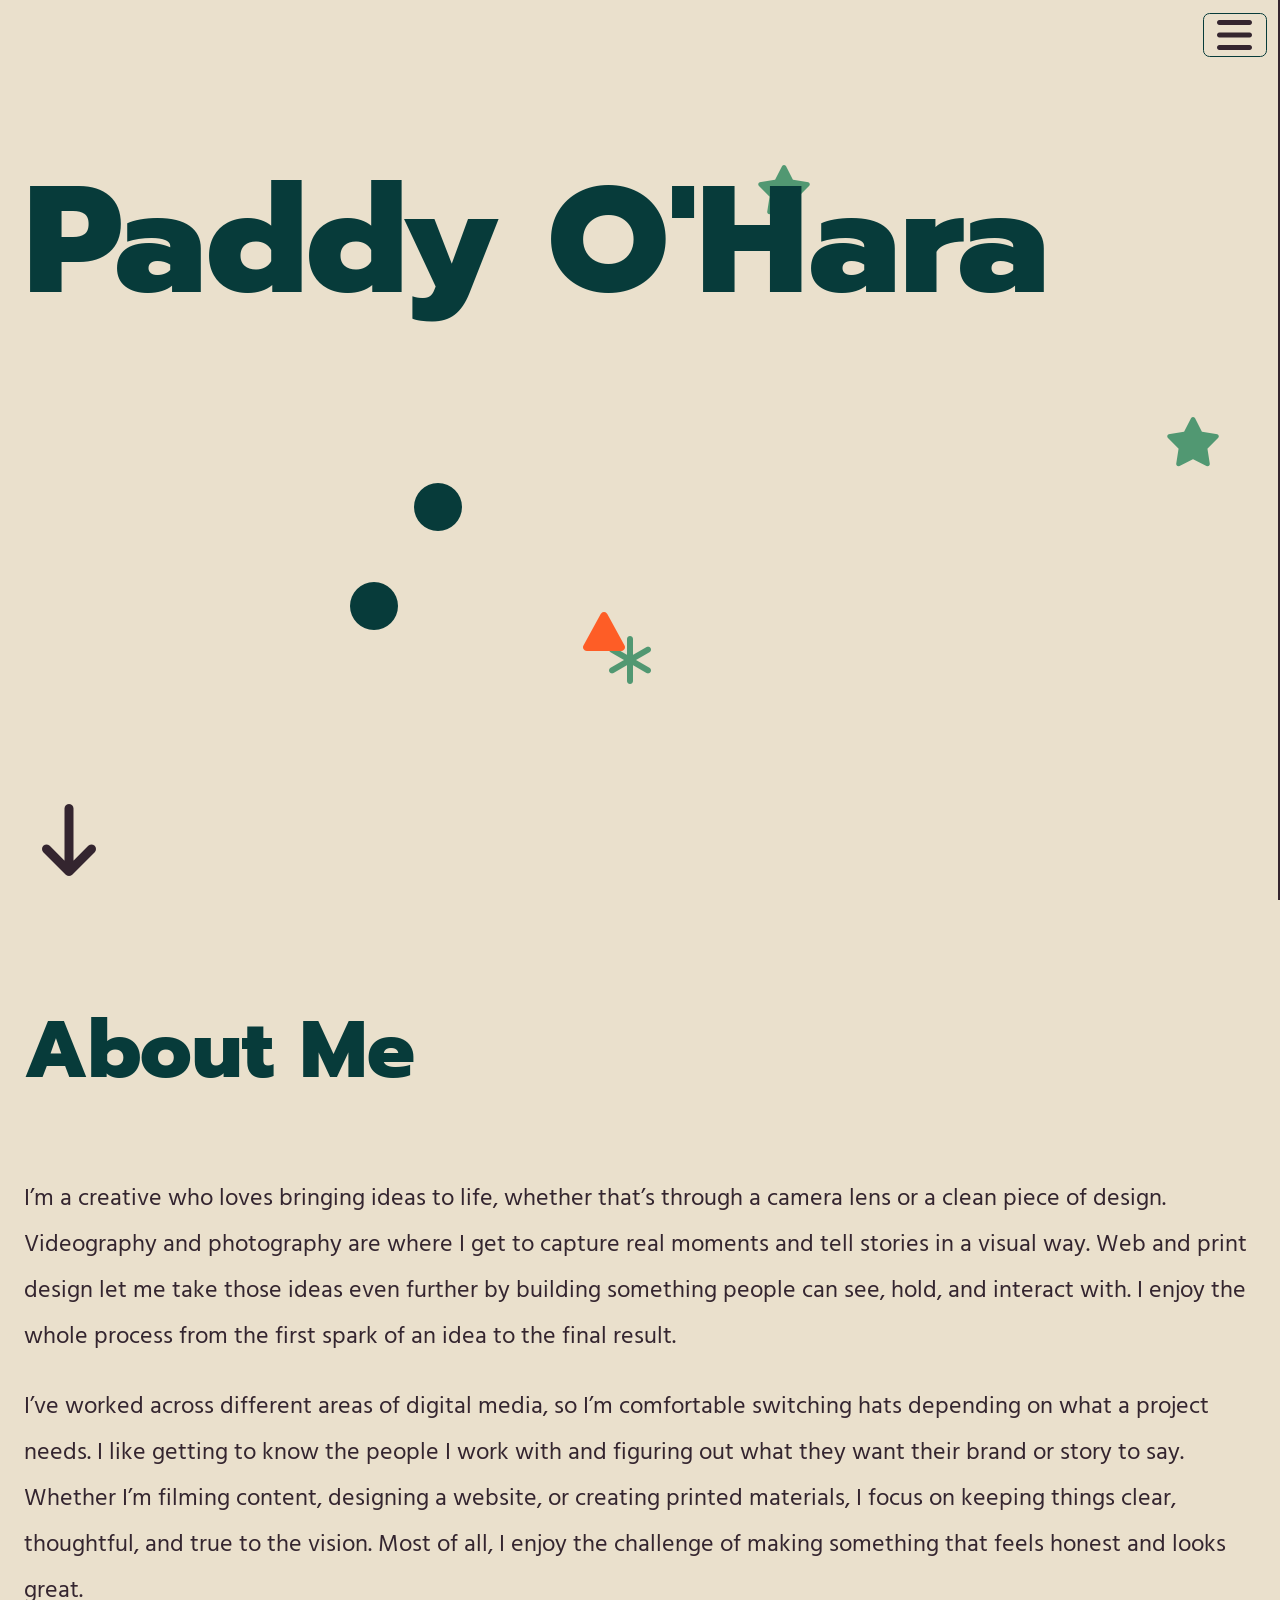
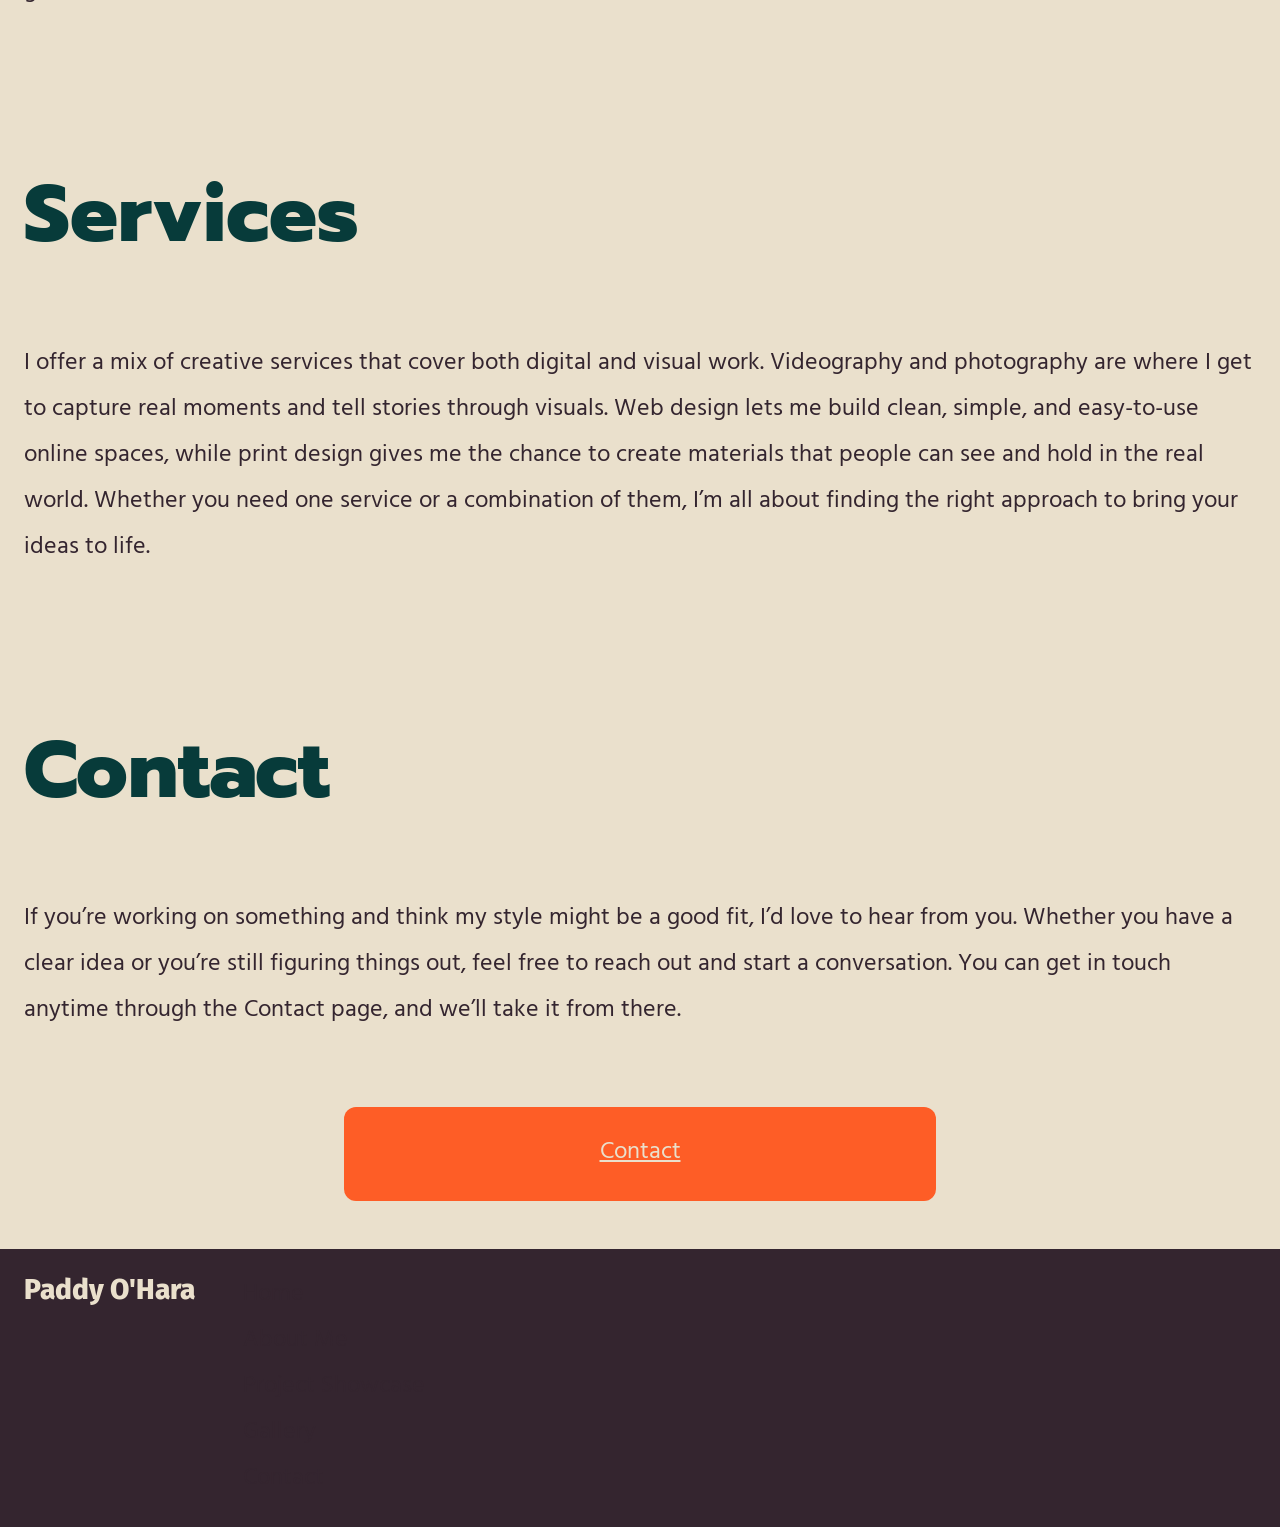
==== about.html @ 78b05e65 "About me page and navigation links" ====
<!doctype html>
<html>
<head>
<meta charset="UTF-8">
<meta name="viewport" content="width=device-width, initial-scale=1" />
<title>Paddy O'Hara - Portfolio</title>
<link rel="preconnect" href="https://fonts.googleapis.com">
<link rel="preconnect" href="https://fonts.gstatic.com" crossorigin>
<link href="https://fonts.googleapis.com/css2?family=Fira+Sans:ital,wght@0,100;0,200;0,300;0,400;0,500;0,600;0,700;0,800;0,900;1,100;1,200;1,300;1,400;1,500;1,600;1,700;1,800;1,900&family=Hind+Guntur:wght@300;400;500;600;700&family=Prompt:ital,wght@0,100;0,200;0,300;0,400;0,500;0,600;0,700;0,800;0,900;1,100;1,200;1,300;1,400;1,500;1,600;1,700;1,800;1,900&display=swap" rel="stylesheet">
<link href="main.css" rel="stylesheet" type="text/css">
<link href="assets/fontawesome/css/fontawesome.css" rel="stylesheet" type="text/css">
<link href="assets/fontawesome/css/solid.css" rel="stylesheet" type="text/css">
<script src="animating-headers.js" defer></script> 
<script src="show-and-hide-menu.js" defer></script>
	<script src="random-background-icons.js" defer></script>
</head>

<body>
<nav id="mainNavMenu"> <button type="button" onClick="closeNav()" id="menu-close-icon" aria-label="Close menu"><i class="fa-solid fa-times fa-3x" ></i></button>
  <h1>Menu</h1>
	<ul>
    <li><a href="index.html">Home</a></li>
    <li><a href="about.html">About Me</a></li>
    <li><a href="showcase.html">Project Showcase</a></li>
    <li><a href="gallery.html">Gallery</a></li>
    <li><a href="contact.html">Contact</a></li>
  </ul>
</nav>
<header><button type="button" onclick="openNav()" id="main-menu-icon" aria-label="Open menu"><i class="fa-solid fa-bars fa-3x" ></i></button>
  <h1 class="hero scroll-in-right animated">Paddy O'Hara</h1>
	<i class="fa-solid fa-arrow-down fa-3x"></i>
	<div class="background-icons"></div>
  </header>
<main>
  <section>
    <h1 class="scroll-in-right">About Me</h1>
	  <p>I’m a creative who loves bringing ideas to life, whether that’s through a camera lens or a
clean piece of design. Videography and photography are where I get to capture real
moments and tell stories in a visual way. Web and print design let me take those ideas
even further by building something people can see, hold, and interact with. I enjoy the
		  whole process from the first spark of an idea to the final result.</p>
<p>I’ve worked across different areas of digital media, so I’m comfortable switching hats
depending on what a project needs. I like getting to know the people I work with and
figuring out what they want their brand or story to say. Whether I’m filming content,
designing a website, or creating printed materials, I focus on keeping things clear,
thoughtful, and true to the vision. Most of all, I enjoy the challenge of making something
that feels honest and looks great.</p>
  </section>
  <section>
    <h1 class="scroll-in-right">Services</h1>
	  <p>I offer a mix of creative services that cover both digital and visual work. Videography and
photography are where I get to capture real moments and tell stories through visuals. Web
design lets me build clean, simple, and easy-to-use online spaces, while print design gives
me the chance to create materials that people can see and hold in the real world. Whether
you need one service or a combination of them, I’m all about finding the right approach to
bring your ideas to life.</p>
  </section>
  <section>
    <h1 class="scroll-in-right">Contact</h1>
	  <p>If you’re working on something and think my style might be a good fit, I’d love to hear from
you. Whether you have a clear idea or you’re still figuring things out, feel free to reach out
and start a conversation. You can get in touch anytime through the Contact page, and we’ll
take it from there.</p>
  </section>
  <section class="call-to-action"><a href="contact.html" class="call-to-action-button">Contact</a></section>
</main>
<footer>
  <h3>Paddy O'Hara</h3>
  <nav>
    <ul>
      <li><a href="index.html">Home</a></li>
    <li><a href="about.html">About Me</a></li>
    <li><a href="showcase.html">Project Showcase</a></li>
    <li><a href="gallery.html">Gallery</a></li>
    <li><a href="contact.html">Contact</a></li>
    </ul>
  </nav>
</footer>
</body>
</html>
---- main.css ----
/* CSS Document */ :root {
    --main-color: #073b3a;
    --main-bg-color: #eae0cc;
    --main-text-color: #34252f;
	--main-accent-color: #519872;
    --alt-bg-color: #34252f;
    --alt-text-color: #eae0cc;
	--alt-accent-color: #fe5d26;
    --light-text-color: #eae0cc;
    --dark-text-color: #34252f;
}
@media (prefers-color-scheme: dark) {
    :root {
        --main-color: #fe5d26;
        --main-bg-color: #34252f;
        --main-text-color: #eae0cc;
        --alt-bg-color: #eae0cc;
        --alt-text-color: #34252f;
		--alt-accent-color: #eae0cc;
    }
}
/* Default options */
* {
    -webkit-box-sizing: border-box;
    -moz-box-sizing: border-box;
    box-sizing: border-box;
}
a {
    color: var(--main-text-color);
}
a:hover {
    color: hsl(from var(--main-text-color) h s calc(l + 20));
}
button {
background-color: var(--main-bg-color);
	border: 1px solid var(--main-color);
	color: var(--main-text-color);
	border-radius: .5em;
}
button:hover {
	color: hsl(from var(--main-text-color) h s calc(l + 20));
	cursor: pointer;
}
html {
    overflow-x: hidden;
    font-size: 24px;
}
body {
    background-color: var(--main-bg-color);
    color: var(--main-text-color);
    font-family: "Hind Guntur", sans-serif;
    font-size: 1rem;
    padding: 0;
    margin: 0;
    overflow-x: hidden;
}
h1 {
    font-family: "Prompt", sans-serif;
    font-weight: 800;
    font-size: clamp(2rem, calc(5vw + 1rem), 80px);
    color: var(--main-color);
}
h1.hero {
    font-size: clamp(2rem, calc(10vw + 1rem), 200px);
}
h2, h3, h4, h5, h6 {
    font-family: "Fira Sans", sans-serif;
    font-weight: 800;
    color: var(--main-color);
}
h2 {
    font-size: clamp(2rem, calc(5vw + 1rem), 42px);
}
header {
    display: flex;
	flex-direction: column;
	justify-content: space-between;
    padding: 1em;
    min-height: 100vh;
}
section {
	padding: 1em;
}
footer {
    padding: 1em;
    margin: 0;
    background-color: var(--alt-bg-color);
    color: var(--alt-text-color);
    display: flex;
    align-items: flex-start;
    gap: 2em;
    position: relative;
    bottom: 0;
}
footer h3 {
    color: inherit;
    padding: 0;
    margin: 0;
}
footer nav ul {
    list-style: none;
    padding: 0;
    margin: 0;
}
#main-menu-icon {
    position: fixed;
    top: 1em;
    right: 1em;
}
/* specific options */
section.image-section {
    min-height: 100vh;
    padding: 1em;
    background-size: cover;
    background-position: center;
}
section.image-section h1 {
    color: var(--main-color);
	background-color: var(--main-bg-color);
	padding: .2em;
    /*    mix-blend-mode: exclusion;*/
}
.scroll-in-right {
    animation: scroll-in-right 5s ease;
    animation-play-state: paused;
}
.animated {
    animation-play-state: running;
}
section#photography {
    background-image: url("assets/images/camera-on-desk-large.jpg");
}
section#videography {
    background-image: url("assets/images/videographer-cmaera-large.jpg");
}
section#webdesign {
    background-image: url("assets/images/developer-desktop-large.jpg");
}
section#printdesign {
    background-image: url("assets/images/photographer-desktop-large.jpg");
}
.call-to-action {width: 50%;
	margin-left: auto;
	margin-right: auto;
	margin-bottom: 1rem;
}
.call-to-action-button {	
	display: block;
width: stretch;
	background-color: var(--alt-accent-color);
	text-align: center;
	border-radius: .5em;
	padding: 1em;	
	color: var(--alt-text-color);

}
/* animation keyframes */
@keyframes scroll-in-right {
    from {
        transform: translateX(100%);
    }
    to {
        transform: translateX(0);
    }
}
/* main nav menu styles */
#mainNavMenu {
    width: 0;
    height: 100vh;
    position: fixed;
    z-index: 1;
    top: 0;
    right: 0;
    background-color: var(--main-bg-color);
    transition: .5s;
    border: 1px solid var(--alt-bg-color);
}
#mainNavMenu ul {
    list-style: none;
	padding-inline-start: 1rem;
}
#mainNavMenu h1 {
	padding-inline-start: 1rem;
}
#menu-close-icon {
    margin: 1em;
}
#mainNavMenu.menu-open {
    width: 100%;
}
@media screen and (min-width: 992px) {
    #mainNavMenu.menu-open {
        width: 25%;
    }
}
/* background icons for site */
.background-icons {
	position: absolute;
	z-index: -1;
	width: 100%;
	height: 100vh;
}
---- assets/fontawesome/css/solid.css ----
/*!
 * Font Awesome Free 7.1.0 by @fontawesome - https://fontawesome.com
 * License - https://fontawesome.com/license/free (Icons: CC BY 4.0, Fonts: SIL OFL 1.1, Code: MIT License)
 * Copyright 2025 Fonticons, Inc.
 */
:root, :host {
  --fa-family-classic: "Font Awesome 7 Free";
  --fa-font-solid: normal 900 1em/1 var(--fa-family-classic);
  /* deprecated: this older custom property will be removed next major release */
  --fa-style-family-classic: var(--fa-family-classic);
}

@font-face {
  font-family: "Font Awesome 7 Free";
  font-style: normal;
  font-weight: 900;
  font-display: block;
  src: url("../webfonts/fa-solid-900.woff2");
}
.fas {
  --fa-family: var(--fa-family-classic);
  --fa-style: 900;
}

.fa-classic {
  --fa-family: var(--fa-family-classic);
}

.fa-solid {
  --fa-style: 900;
}
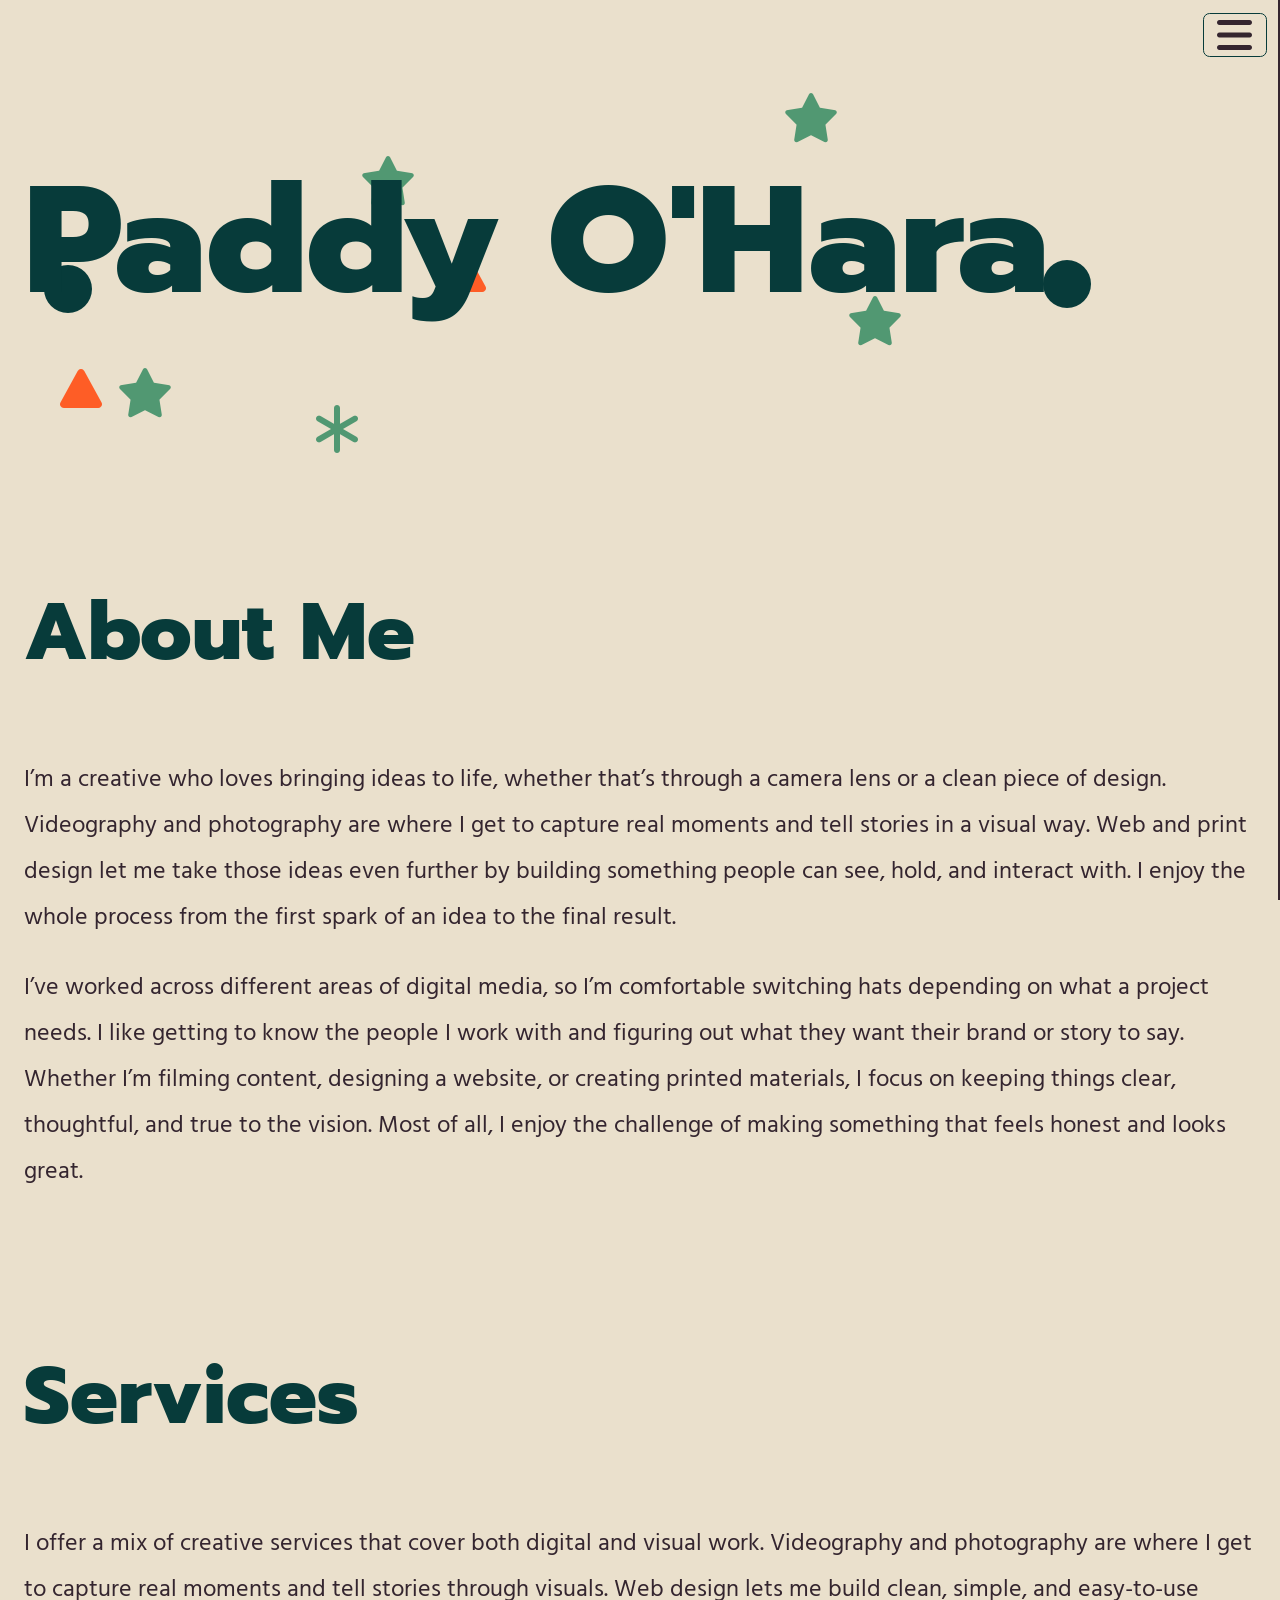
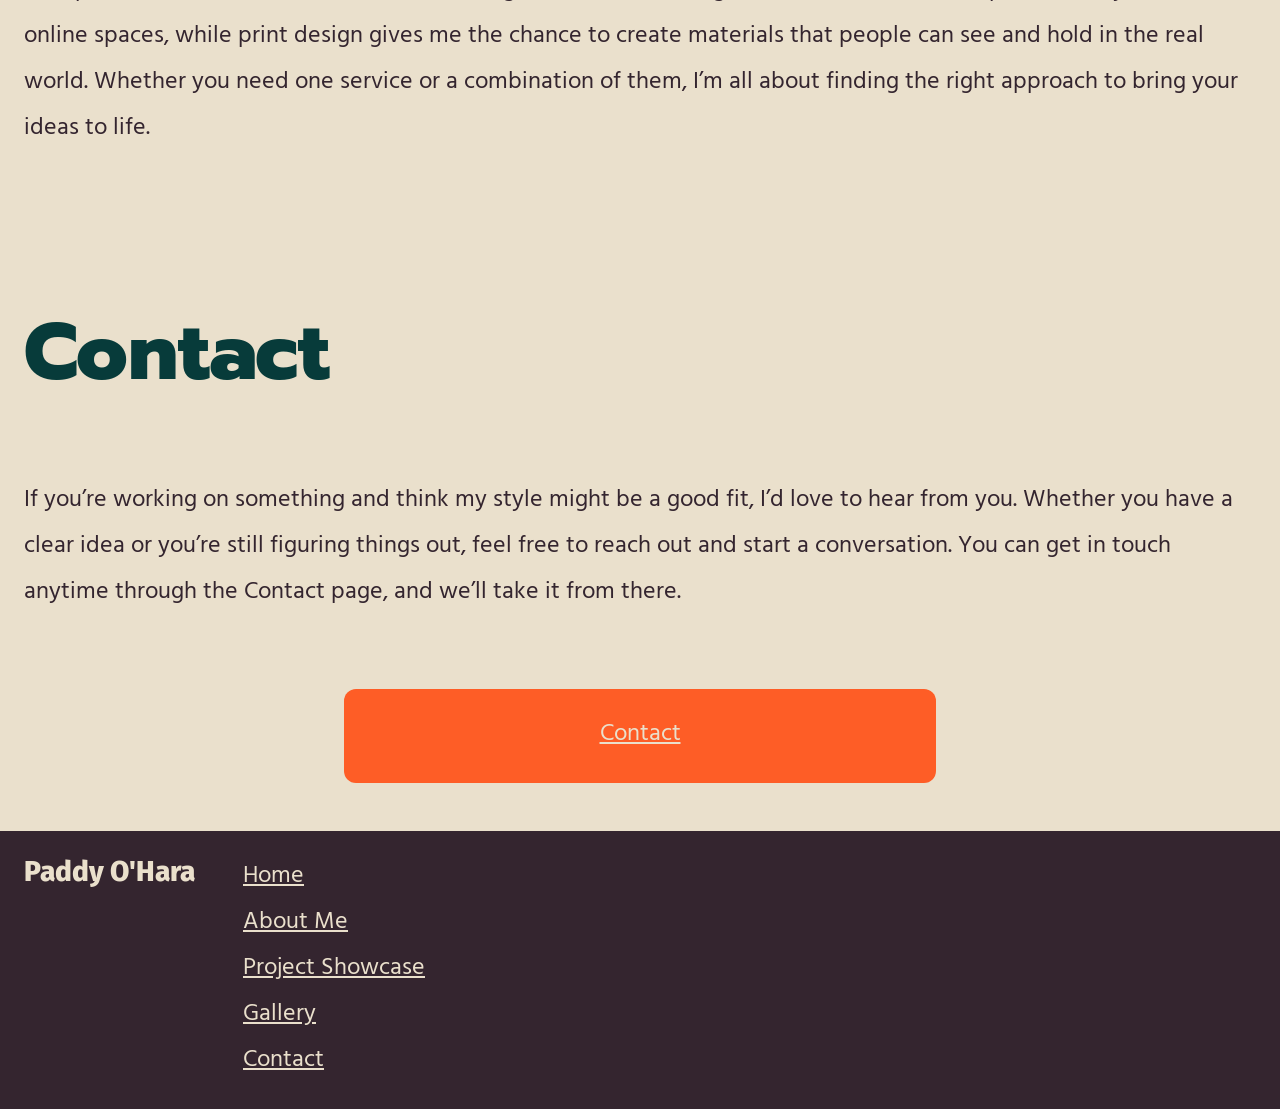
==== commit e37dae99: "Updates to background icons" ====
--- a/about.html
+++ b/about.html
@@ -3,7 +3,7 @@
 <head>
 <meta charset="UTF-8">
 <meta name="viewport" content="width=device-width, initial-scale=1" />
-<title>Paddy O'Hara - Portfolio</title>
+<title>Paddy O'Hara - Portfolio - About Me</title>
 <link rel="preconnect" href="https://fonts.googleapis.com">
 <link rel="preconnect" href="https://fonts.gstatic.com" crossorigin>
 <link href="https://fonts.googleapis.com/css2?family=Fira+Sans:ital,wght@0,100;0,200;0,300;0,400;0,500;0,600;0,700;0,800;0,900;1,100;1,200;1,300;1,400;1,500;1,600;1,700;1,800;1,900&family=Hind+Guntur:wght@300;400;500;600;700&family=Prompt:ital,wght@0,100;0,200;0,300;0,400;0,500;0,600;0,700;0,800;0,900;1,100;1,200;1,300;1,400;1,500;1,600;1,700;1,800;1,900&display=swap" rel="stylesheet">
@@ -26,14 +26,14 @@
     <li><a href="contact.html">Contact</a></li>
   </ul>
 </nav>
-<header><button type="button" onclick="openNav()" id="main-menu-icon" aria-label="Open menu"><i class="fa-solid fa-bars fa-3x" ></i></button>
+<header class="background-icons"><button type="button" onclick="openNav()" id="main-menu-icon" aria-label="Open menu"><i class="fa-solid fa-bars fa-3x" ></i></button>
   <h1 class="hero scroll-in-right animated">Paddy O'Hara</h1>
-	<i class="fa-solid fa-arrow-down fa-3x"></i>
-	<div class="background-icons"></div>
+<!--	<i class="fa-solid fa-arrow-down fa-3x"></i>-->
+<!--	<div class="background-icons"></div>-->
   </header>
 <main>
   <section>
-    <h1 class="scroll-in-right">About Me</h1>
+    <h1 class="scroll-in-right hide">About Me</h1>
 	  <p>I’m a creative who loves bringing ideas to life, whether that’s through a camera lens or a
 clean piece of design. Videography and photography are where I get to capture real
 moments and tell stories in a visual way. Web and print design let me take those ideas
@@ -47,7 +47,7 @@
 that feels honest and looks great.</p>
   </section>
   <section>
-    <h1 class="scroll-in-right">Services</h1>
+    <h1 class="scroll-in-right hide">Services</h1>
 	  <p>I offer a mix of creative services that cover both digital and visual work. Videography and
 photography are where I get to capture real moments and tell stories through visuals. Web
 design lets me build clean, simple, and easy-to-use online spaces, while print design gives
@@ -56,7 +56,7 @@
 bring your ideas to life.</p>
   </section>
   <section>
-    <h1 class="scroll-in-right">Contact</h1>
+    <h1 class="scroll-in-right hide">Contact</h1>
 	  <p>If you’re working on something and think my style might be a good fit, I’d love to hear from
 you. Whether you have a clear idea or you’re still figuring things out, feel free to reach out
 and start a conversation. You can get in touch anytime through the Contact page, and we’ll
--- a/main.css
+++ b/main.css
@@ -1,202 +1,277 @@
-/* CSS Document */ :root {
-    --main-color: #073b3a;
-    --main-bg-color: #eae0cc;
-    --main-text-color: #34252f;
-	--main-accent-color: #519872;
-    --alt-bg-color: #34252f;
-    --alt-text-color: #eae0cc;
-	--alt-accent-color: #fe5d26;
-    --light-text-color: #eae0cc;
-    --dark-text-color: #34252f;
+/* CSS Document */
+:root {
+  --main-color: #073b3a;
+  --main-bg-color: #eae0cc;
+  --main-text-color: #34252f;
+  --main-accent-color: #519872;
+  --alt-bg-color: #34252f;
+  --alt-text-color: #eae0cc;
+  --alt-accent-color: #fe5d26;
+  --light-text-color: #eae0cc;
+  --dark-text-color: #34252f;
 }
 @media (prefers-color-scheme: dark) {
-    :root {
-        --main-color: #fe5d26;
-        --main-bg-color: #34252f;
-        --main-text-color: #eae0cc;
-        --alt-bg-color: #eae0cc;
-        --alt-text-color: #34252f;
-		--alt-accent-color: #eae0cc;
-    }
+  :root {
+    --main-color: #fe5d26;
+    --main-bg-color: #34252f;
+    --main-text-color: #eae0cc;
+    --alt-bg-color: #eae0cc;
+    --alt-text-color: #34252f;
+    --alt-accent-color: #eae0cc;
+  }
 }
 /* Default options */
 * {
-    -webkit-box-sizing: border-box;
-    -moz-box-sizing: border-box;
-    box-sizing: border-box;
+  -webkit-box-sizing: border-box;
+  -moz-box-sizing: border-box;
+  box-sizing: border-box;
 }
 a {
-    color: var(--main-text-color);
+  color: var(--main-text-color);
 }
 a:hover {
-    color: hsl(from var(--main-text-color) h s calc(l + 20));
+  color: hsl(from var(--main-text-color) h s calc(l + 20));
+}
+footer nav a {
+	color: var(--main-bg-color);
+}
+footer nav a:hover {
+	color: hsl(from var(--main-bg-color) h s calc(l + 20));
 }
 button {
-background-color: var(--main-bg-color);
-	border: 1px solid var(--main-color);
-	color: var(--main-text-color);
-	border-radius: .5em;
+  background-color: var(--main-bg-color);
+  border: 1px solid var(--main-color);
+  color: var(--main-text-color);
+  border-radius: 0.5em;
 }
 button:hover {
-	color: hsl(from var(--main-text-color) h s calc(l + 20));
-	cursor: pointer;
+  color: hsl(from var(--main-text-color) h s calc(l + 20));
+  cursor: pointer;
 }
 html {
-    overflow-x: hidden;
-    font-size: 24px;
+  overflow-x: hidden;
+  font-size: 24px;
 }
 body {
-    background-color: var(--main-bg-color);
-    color: var(--main-text-color);
-    font-family: "Hind Guntur", sans-serif;
-    font-size: 1rem;
-    padding: 0;
-    margin: 0;
-    overflow-x: hidden;
+  background-color: var(--main-bg-color);
+  color: var(--main-text-color);
+  font-family: "Hind Guntur", sans-serif;
+  font-size: 1rem;
+  padding: 0;
+  margin: 0;
+	max-width: 100vw;
+/*  overflow-x: hidden;*/
 }
 h1 {
-    font-family: "Prompt", sans-serif;
-    font-weight: 800;
-    font-size: clamp(2rem, calc(5vw + 1rem), 80px);
-    color: var(--main-color);
+  font-family: "Prompt", sans-serif;
+  font-weight: 800;
+  font-size: clamp(2rem, calc(5vw + 1rem), 80px);
+  color: var(--main-color);
 }
 h1.hero {
-    font-size: clamp(2rem, calc(10vw + 1rem), 200px);
-}
-h2, h3, h4, h5, h6 {
-    font-family: "Fira Sans", sans-serif;
-    font-weight: 800;
-    color: var(--main-color);
+  font-size: clamp(2rem, calc(10vw + 1rem), 200px);
+	position:sticky;
+	top: 0;
+}
+h2,
+h3,
+h4,
+h5,
+h6 {
+  font-family: "Fira Sans", sans-serif;
+  font-weight: 800;
+  color: var(--main-color);
 }
 h2 {
-    font-size: clamp(2rem, calc(5vw + 1rem), 42px);
+  font-size: clamp(2rem, calc(5vw + 1rem), 42px);
 }
 header {
-    display: flex;
-	flex-direction: column;
-	justify-content: space-between;
-    padding: 1em;
-    min-height: 100vh;
+  display: flex;
+  flex-direction: column;
+  justify-content: space-between;
+  padding: 1em;
+/*  min-height: 50vh;*/
 }
 section {
-	padding: 1em;
+  padding: 1em;
+}
+figure {
+  margin: 0;
+}
+img {
+  max-width: 100%;
+  height: auto;
 }
 footer {
-    padding: 1em;
-    margin: 0;
-    background-color: var(--alt-bg-color);
-    color: var(--alt-text-color);
-    display: flex;
-    align-items: flex-start;
-    gap: 2em;
-    position: relative;
-    bottom: 0;
+  padding: 1em;
+  margin: 0;
+  background-color: var(--alt-bg-color);
+  color: var(--alt-text-color);
+  display: flex;
+  align-items: flex-start;
+  gap: 2em;
+  position: relative;
+  bottom: 0;
 }
 footer h3 {
-    color: inherit;
-    padding: 0;
-    margin: 0;
+  color: inherit;
+  padding: 0;
+  margin: 0;
 }
 footer nav ul {
-    list-style: none;
-    padding: 0;
-    margin: 0;
+  list-style: none;
+  padding: 0;
+  margin: 0;
 }
 #main-menu-icon {
-    position: fixed;
-    top: 1em;
-    right: 1em;
+  position: fixed;
+  top: 1em;
+  right: 1em;
+	z-index: 1;
 }
 /* specific options */
 section.image-section {
-    min-height: 100vh;
-    padding: 1em;
-    background-size: cover;
-    background-position: center;
+  min-height: 100vh;
+  padding: 1em;
+  background-size: cover;
+  background-position: center;
 }
 section.image-section h1 {
-    color: var(--main-color);
-	background-color: var(--main-bg-color);
-	padding: .2em;
-    /*    mix-blend-mode: exclusion;*/
+  color: var(--main-color);
+  background-color: var(--main-bg-color);
+  padding: 0.2em;
+  /*    mix-blend-mode: exclusion;*/
 }
 .scroll-in-right {
-    animation: scroll-in-right 5s ease;
-    animation-play-state: paused;
+  animation: scroll-in-right 5s ease;
+  animation-play-state: paused;
 }
 .animated {
-    animation-play-state: running;
+  animation-play-state: running;
 }
 section#photography {
-    background-image: url("assets/images/camera-on-desk-large.jpg");
+  background-image: url("assets/images/camera-on-desk-large.jpg");
 }
 section#videography {
-    background-image: url("assets/images/videographer-cmaera-large.jpg");
+  background-image: url("assets/images/videographer-cmaera-large.jpg");
 }
 section#webdesign {
-    background-image: url("assets/images/developer-desktop-large.jpg");
+  background-image: url("assets/images/developer-desktop-large.jpg");
 }
 section#printdesign {
-    background-image: url("assets/images/photographer-desktop-large.jpg");
-}
-.call-to-action {width: 50%;
+  background-image: url("assets/images/photographer-desktop-large.jpg");
+}
+.call-to-action {
+  width: 50%;
+  margin-left: auto;
+  margin-right: auto;
+  margin-bottom: 1rem;
+}
+.call-to-action-button {
+  display: block;
+  width: stretch;
+  background-color: var(--alt-accent-color);
+  text-align: center;
+  border-radius: 0.5em;
+  padding: 1em;
+  color: var(--alt-text-color);
+}
+.gallery {
+  display: flex;
+  flex-wrap: wrap;
+  gap: 1em;
+  width: 95%;
+  margin-inline: auto;
+}
+.full-height {
+	min-height: 100vh;
+}
+.hide {
+	content-visibility: hidden;
+}
+/* animation keyframes */
+@keyframes scroll-in-right {
+  from {
+    transform: translateX(100%);
+  }
+  to {
+    transform: translateX(0);
+  }
+}
+/* main nav menu styles */
+#mainNavMenu {
+  width: 0;
+  height: 100vh;
+  position: fixed;
+  z-index: 2;
+  top: 0;
+  right: 0;
+  background-color: var(--main-bg-color);
+  transition: 0.5s;
+  border: 1px solid var(--alt-bg-color);
+}
+#mainNavMenu ul {
+  list-style: none;
+  padding-inline-start: 1rem;
+}
+#mainNavMenu h1 {
+  padding-inline-start: 1rem;
+}
+#menu-close-icon {
+  margin: 1em;
+}
+#mainNavMenu.menu-open {
+  width: 100%;
+}
+@media screen and (min-width: 992px) {
+  #mainNavMenu.menu-open {
+    width: 25%;
+  }
+
+  .project-showcase-project {
+    display: grid;
+    grid: auto / 1fr 1fr;
+    gap: 1em;
+  }
+}
+/* background icons for site */
+.background-icons {
+  position: relative;
+/*  z-index: -1;*/
+  width: 100%;
+/*  height: 100vh;*/
+}
+/* forms */
+
+form {
+	width: 50%;
 	margin-left: auto;
 	margin-right: auto;
-	margin-bottom: 1rem;
-}
-.call-to-action-button {	
-	display: block;
-width: stretch;
-	background-color: var(--alt-accent-color);
-	text-align: center;
-	border-radius: .5em;
-	padding: 1em;	
-	color: var(--alt-text-color);
-
-}
-/* animation keyframes */
-@keyframes scroll-in-right {
-    from {
-        transform: translateX(100%);
-    }
-    to {
-        transform: translateX(0);
-    }
-}
-/* main nav menu styles */
-#mainNavMenu {
-    width: 0;
-    height: 100vh;
-    position: fixed;
-    z-index: 1;
-    top: 0;
-    right: 0;
-    background-color: var(--main-bg-color);
-    transition: .5s;
-    border: 1px solid var(--alt-bg-color);
-}
-#mainNavMenu ul {
-    list-style: none;
-	padding-inline-start: 1rem;
-}
-#mainNavMenu h1 {
-	padding-inline-start: 1rem;
-}
-#menu-close-icon {
-    margin: 1em;
-}
-#mainNavMenu.menu-open {
-    width: 100%;
-}
-@media screen and (min-width: 992px) {
-    #mainNavMenu.menu-open {
-        width: 25%;
-    }
-}
-/* background icons for site */
-.background-icons {
-	position: absolute;
-	z-index: -1;
+}
+.form-control {
+	display: grid;
+	gap: 1em;
+	padding: .5em;
+	grid: auto / 1fr 2fr;
+}
+textarea {
+	resize: none;
+}
+.form-control label {
+	width: 30%;
+	align-content: center;
+}
+.form-control input {
 	width: 100%;
-	height: 100vh;
-}
+	height: 1.5rem;
+}
+
+.form-control.full-width {
+	grid: auto / auto;
+}
+
+.form-control button {
+	font-size: inherit;
+	border: none;
+	text-decoration: underline;
+}
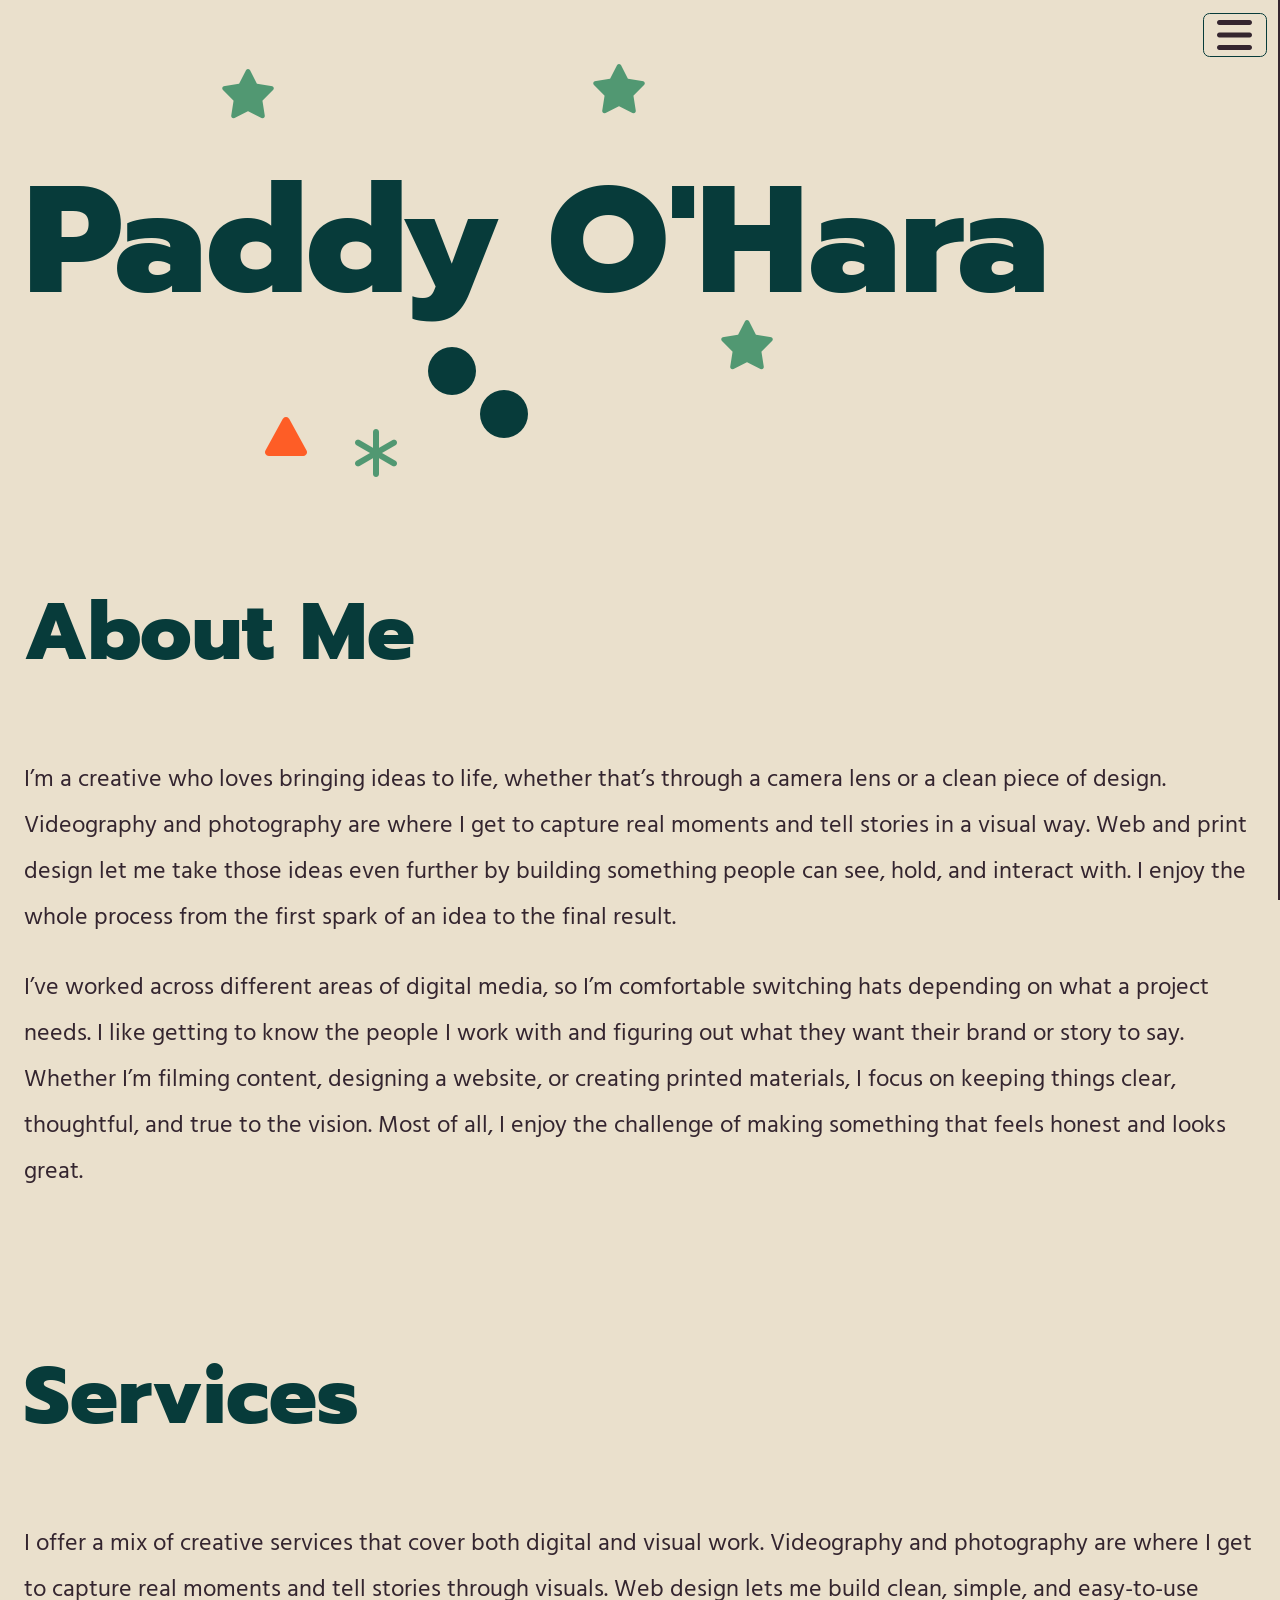
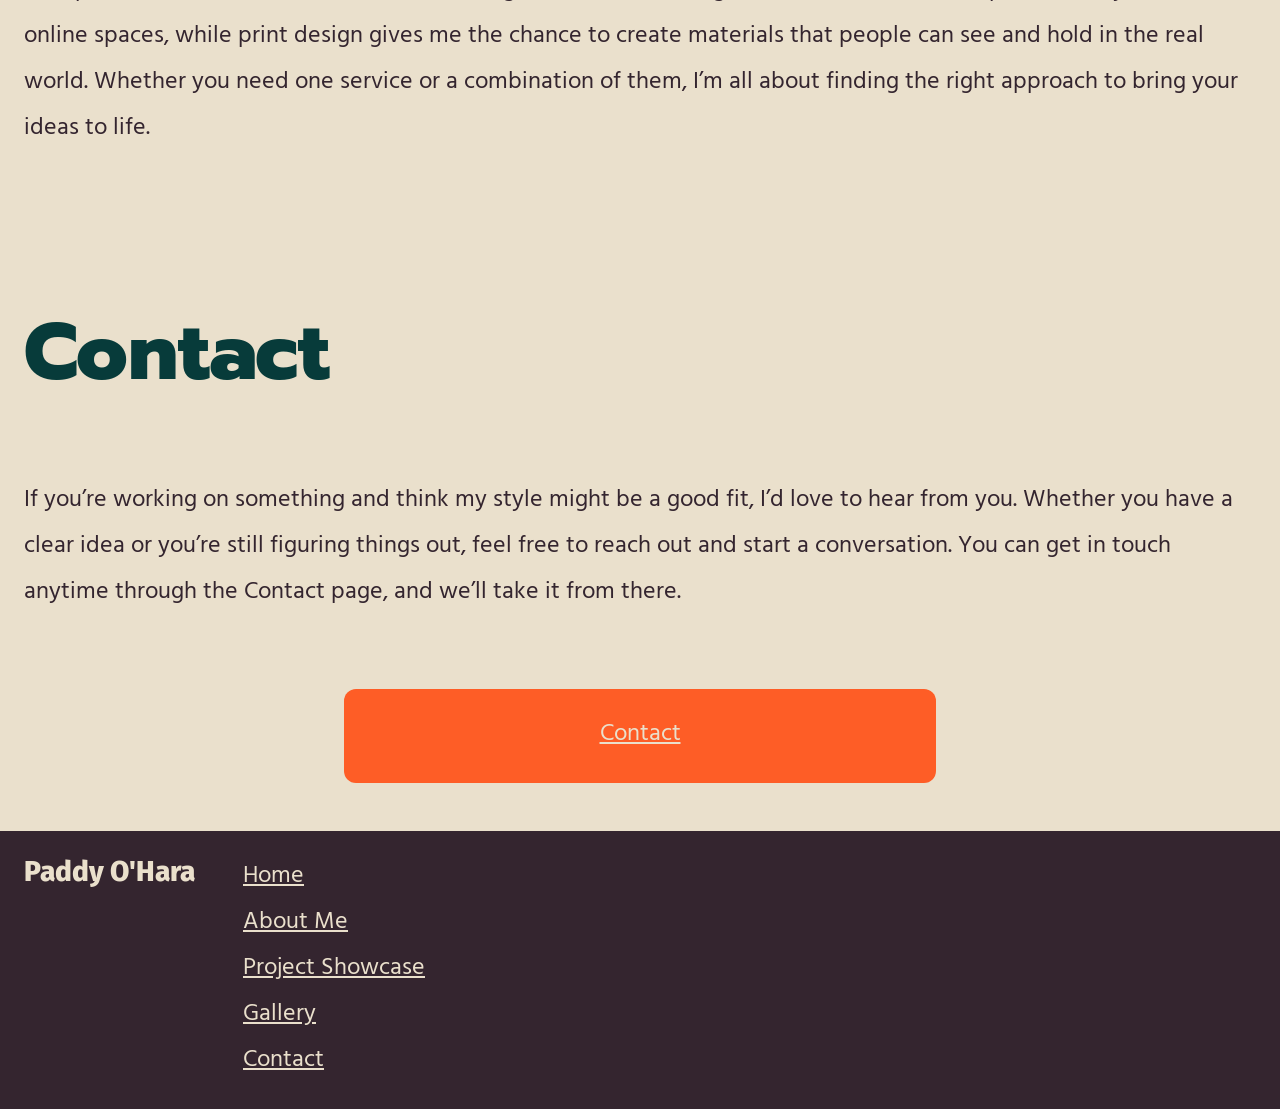
==== commit 5d86fbc9: "Undo trying to fix scroll issue" ====
--- a/about.html
+++ b/about.html
@@ -33,7 +33,7 @@
   </header>
 <main>
   <section>
-    <h1 class="scroll-in-right hide">About Me</h1>
+    <h1 class="scroll-in-right">About Me</h1>
 	  <p>I’m a creative who loves bringing ideas to life, whether that’s through a camera lens or a
 clean piece of design. Videography and photography are where I get to capture real
 moments and tell stories in a visual way. Web and print design let me take those ideas
@@ -47,7 +47,7 @@
 that feels honest and looks great.</p>
   </section>
   <section>
-    <h1 class="scroll-in-right hide">Services</h1>
+    <h1 class="scroll-in-right">Services</h1>
 	  <p>I offer a mix of creative services that cover both digital and visual work. Videography and
 photography are where I get to capture real moments and tell stories through visuals. Web
 design lets me build clean, simple, and easy-to-use online spaces, while print design gives
@@ -56,7 +56,7 @@
 bring your ideas to life.</p>
   </section>
   <section>
-    <h1 class="scroll-in-right hide">Contact</h1>
+    <h1 class="scroll-in-right">Contact</h1>
 	  <p>If you’re working on something and think my style might be a good fit, I’d love to hear from
 you. Whether you have a clear idea or you’re still figuring things out, feel free to reach out
 and start a conversation. You can get in touch anytime through the Contact page, and we’ll
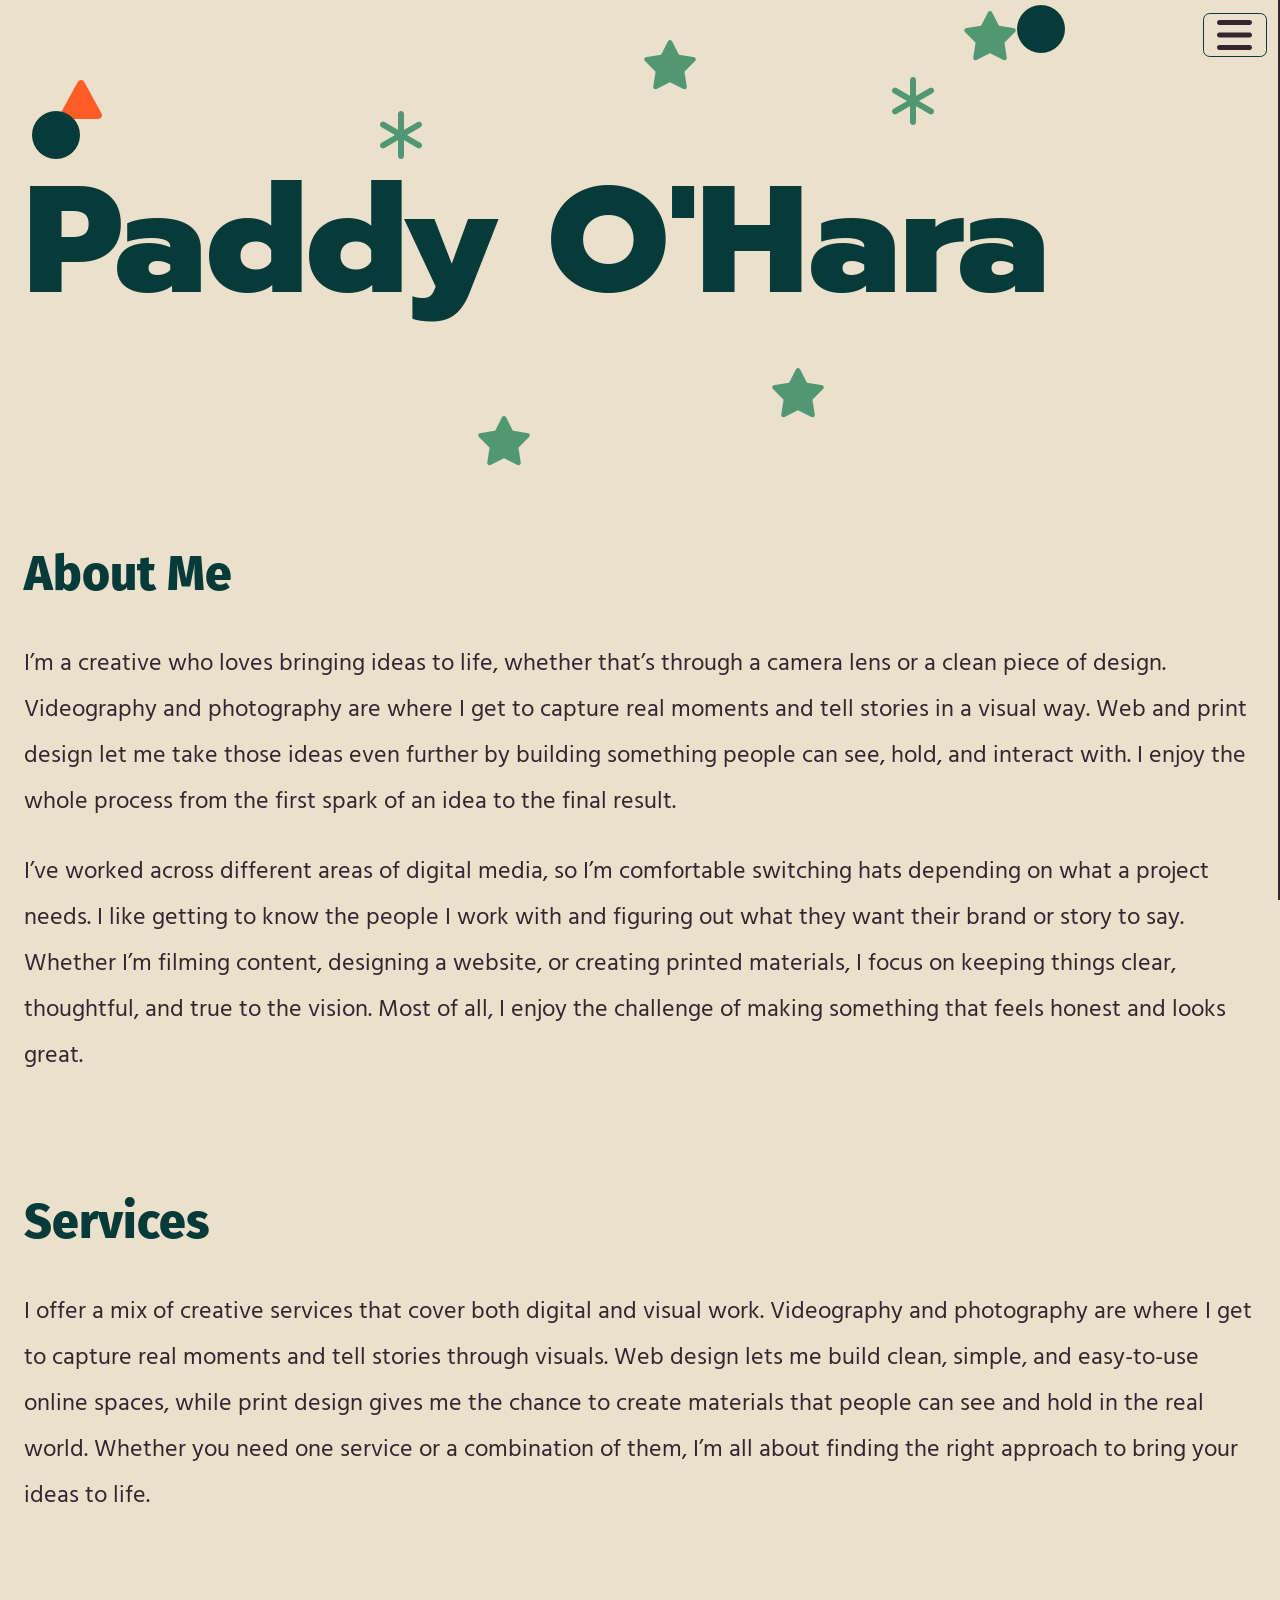
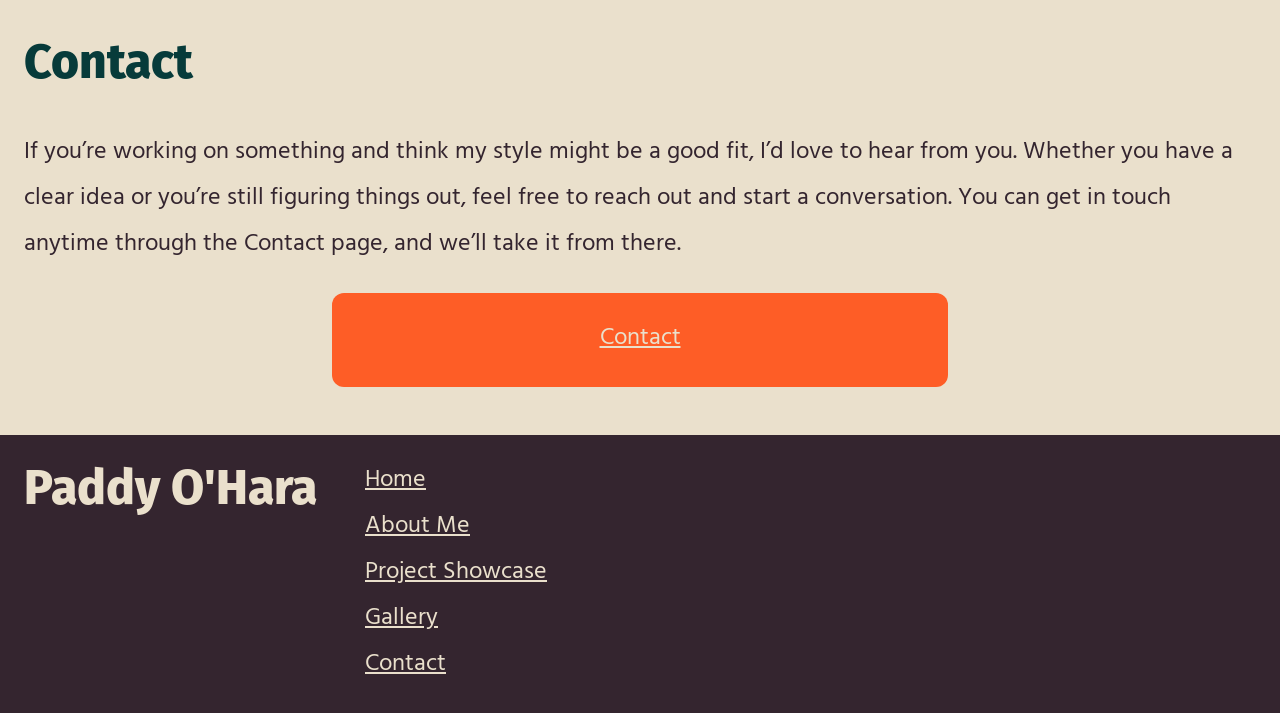
==== commit 9d0afeb7: "Validate HTML woth W3C" ====
--- a/about.html
+++ b/about.html
@@ -1,8 +1,8 @@
 <!doctype html>
-<html>
+<html lang="en-IE">
 <head>
 <meta charset="UTF-8">
-<meta name="viewport" content="width=device-width, initial-scale=1" />
+<meta name="viewport" content="width=device-width, initial-scale=1">
 <title>Paddy O'Hara - Portfolio - About Me</title>
 <link rel="preconnect" href="https://fonts.googleapis.com">
 <link rel="preconnect" href="https://fonts.gstatic.com" crossorigin>
@@ -17,7 +17,7 @@
 
 <body>
 <nav id="mainNavMenu"> <button type="button" onClick="closeNav()" id="menu-close-icon" aria-label="Close menu"><i class="fa-solid fa-times fa-3x" ></i></button>
-  <h1>Menu</h1>
+  <h2>Menu</h2>
 	<ul>
     <li><a href="index.html">Home</a></li>
     <li><a href="about.html">About Me</a></li>
@@ -33,7 +33,7 @@
   </header>
 <main>
   <section>
-    <h1 class="scroll-in-right">About Me</h1>
+    <h2 class="scroll-in-right">About Me</h2>
 	  <p>I’m a creative who loves bringing ideas to life, whether that’s through a camera lens or a
 clean piece of design. Videography and photography are where I get to capture real
 moments and tell stories in a visual way. Web and print design let me take those ideas
@@ -47,7 +47,7 @@
 that feels honest and looks great.</p>
   </section>
   <section>
-    <h1 class="scroll-in-right">Services</h1>
+    <h2 class="scroll-in-right">Services</h2>
 	  <p>I offer a mix of creative services that cover both digital and visual work. Videography and
 photography are where I get to capture real moments and tell stories through visuals. Web
 design lets me build clean, simple, and easy-to-use online spaces, while print design gives
@@ -56,16 +56,16 @@
 bring your ideas to life.</p>
   </section>
   <section>
-    <h1 class="scroll-in-right">Contact</h1>
+    <h2 class="scroll-in-right">Contact</h2>
 	  <p>If you’re working on something and think my style might be a good fit, I’d love to hear from
 you. Whether you have a clear idea or you’re still figuring things out, feel free to reach out
 and start a conversation. You can get in touch anytime through the Contact page, and we’ll
-take it from there.</p>
+take it from there.</p><div class="call-to-action"><a href="contact.html" class="call-to-action-button">Contact</a></div>
   </section>
-  <section class="call-to-action"><a href="contact.html" class="call-to-action-button">Contact</a></section>
+  
 </main>
 <footer>
-  <h3>Paddy O'Hara</h3>
+  <h2>Paddy O'Hara</h2>
   <nav>
     <ul>
       <li><a href="index.html">Home</a></li>
--- a/main.css
+++ b/main.css
@@ -1,277 +1,303 @@
-/* CSS Document */
-:root {
-  --main-color: #073b3a;
-  --main-bg-color: #eae0cc;
-  --main-text-color: #34252f;
-  --main-accent-color: #519872;
-  --alt-bg-color: #34252f;
-  --alt-text-color: #eae0cc;
-  --alt-accent-color: #fe5d26;
-  --light-text-color: #eae0cc;
-  --dark-text-color: #34252f;
+/* CSS Document */ :root {
+    --main-color: #073b3a;
+    --main-bg-color: #eae0cc;
+    --main-text-color: #34252f;
+    --main-accent-color: #519872;
+    --alt-bg-color: #34252f;
+    --alt-text-color: #eae0cc;
+    --alt-accent-color: #fe5d26;
+    --light-text-color: #eae0cc;
+    --dark-text-color: #34252f;
 }
 @media (prefers-color-scheme: dark) {
-  :root {
-    --main-color: #fe5d26;
-    --main-bg-color: #34252f;
-    --main-text-color: #eae0cc;
-    --alt-bg-color: #eae0cc;
-    --alt-text-color: #34252f;
-    --alt-accent-color: #eae0cc;
-  }
+    :root {
+        --main-color: #fe5d26;
+        --main-bg-color: #34252f;
+        --main-text-color: #eae0cc;
+        --alt-bg-color: #eae0cc;
+        --alt-text-color: #34252f;
+        --alt-accent-color: #eae0cc;
+    }
 }
 /* Default options */
 * {
-  -webkit-box-sizing: border-box;
-  -moz-box-sizing: border-box;
-  box-sizing: border-box;
+    -webkit-box-sizing: border-box;
+    -moz-box-sizing: border-box;
+    box-sizing: border-box;
 }
 a {
-  color: var(--main-text-color);
+    color: var(--main-text-color);
 }
 a:hover {
-  color: hsl(from var(--main-text-color) h s calc(l + 20));
+    color: hsl(from var(--main-text-color) h s calc(l + 20));
 }
 footer nav a {
-	color: var(--main-bg-color);
+    color: var(--main-bg-color);
 }
 footer nav a:hover {
-	color: hsl(from var(--main-bg-color) h s calc(l + 20));
+    color: hsl(from var(--main-bg-color) h s calc(l + 20));
 }
 button {
-  background-color: var(--main-bg-color);
-  border: 1px solid var(--main-color);
-  color: var(--main-text-color);
-  border-radius: 0.5em;
+    background-color: var(--main-bg-color);
+    border: 1px solid var(--main-color);
+    color: var(--main-text-color);
+    border-radius: 0.5em;
 }
 button:hover {
-  color: hsl(from var(--main-text-color) h s calc(l + 20));
-  cursor: pointer;
+    color: hsl(from var(--main-text-color) h s calc(l + 20));
+    cursor: pointer;
 }
 html {
-  overflow-x: hidden;
-  font-size: 24px;
+    overflow-x: hidden;
+    font-size: 24px;
 }
 body {
-  background-color: var(--main-bg-color);
-  color: var(--main-text-color);
-  font-family: "Hind Guntur", sans-serif;
-  font-size: 1rem;
-  padding: 0;
-  margin: 0;
-	max-width: 100vw;
-/*  overflow-x: hidden;*/
+    background-color: var(--main-bg-color);
+    color: var(--main-text-color);
+    font-family: "Hind Guntur", sans-serif;
+    font-size: 1rem;
+    padding: 0;
+    margin: 0;
+    max-width: 100vw;
+    /*  overflow-x: hidden;*/
 }
 h1 {
-  font-family: "Prompt", sans-serif;
-  font-weight: 800;
-  font-size: clamp(2rem, calc(5vw + 1rem), 80px);
-  color: var(--main-color);
+    font-family: "Prompt", sans-serif;
+    font-weight: 800;
+    font-size: clamp(2rem, calc(5vw + 1rem), 80px);
+    color: var(--main-color);
 }
 h1.hero {
-  font-size: clamp(2rem, calc(10vw + 1rem), 200px);
-	position:sticky;
-	top: 0;
-}
-h2,
-h3,
-h4,
-h5,
-h6 {
-  font-family: "Fira Sans", sans-serif;
-  font-weight: 800;
-  color: var(--main-color);
+    font-size: clamp(2rem, calc(10vw + 1rem), 200px);
+    position: sticky;
+    top: 0;
+}
+h2, h3, h4, h5, h6 {
+    font-family: "Fira Sans", sans-serif;
+    font-weight: 800;
+    color: var(--main-color);
 }
 h2 {
-  font-size: clamp(2rem, calc(5vw + 1rem), 42px);
+    font-size: clamp(2rem, calc(5vw + 1rem), 42px);
+}
+h3 {
+    font-size: clamp(1.5rem, calc(3vw + 1rem), 36px);
 }
 header {
-  display: flex;
-  flex-direction: column;
-  justify-content: space-between;
-  padding: 1em;
-/*  min-height: 50vh;*/
+    display: flex;
+    flex-direction: column;
+    justify-content: space-between;
+    padding: 1em;
 }
 section {
-  padding: 1em;
+    padding: 1em;
+}
+p.main-page-blurb {
+    text-align: center;
+    width: 60%;
+    align-self: center;
+	position: sticky;
+	top:0;
+}
+section.hero-section {
+	position: sticky;
+	top:0;
+display: flex;
+	flex-direction: column;
+}
+img, video {
+    max-width: 100%;
+    height: auto;
+}
+video.horizontal-video {
+    display: none;
 }
 figure {
-  margin: 0;
-}
-img {
-  max-width: 100%;
-  height: auto;
+    margin: 0;
+    width: min-content;
+}
+figure img {
+    max-width: none
 }
 footer {
-  padding: 1em;
-  margin: 0;
-  background-color: var(--alt-bg-color);
-  color: var(--alt-text-color);
-  display: flex;
-  align-items: flex-start;
-  gap: 2em;
-  position: relative;
-  bottom: 0;
-}
-footer h3 {
-  color: inherit;
-  padding: 0;
-  margin: 0;
+    padding: 1em;
+    margin: 0;
+    background-color: var(--alt-bg-color);
+    color: var(--alt-text-color);
+    display: flex;
+    align-items: flex-start;
+    gap: 2em;
+    position: relative;
+    bottom: 0;
+}
+footer h2 {
+    color: inherit;
+    padding: 0;
+    margin: 0;
 }
 footer nav ul {
-  list-style: none;
-  padding: 0;
-  margin: 0;
+    list-style: none;
+    padding: 0;
+    margin: 0;
 }
 #main-menu-icon {
-  position: fixed;
-  top: 1em;
-  right: 1em;
-	z-index: 1;
+    position: fixed;
+    top: 1em;
+    right: 1em;
+    z-index: 1;
 }
 /* specific options */
 section.image-section {
-  min-height: 100vh;
-  padding: 1em;
-  background-size: cover;
-  background-position: center;
-}
-section.image-section h1 {
-  color: var(--main-color);
-  background-color: var(--main-bg-color);
-  padding: 0.2em;
-  /*    mix-blend-mode: exclusion;*/
+    min-height: 100vh;
+    padding: 1em;
+    background-size: cover;
+    background-position: center;
+}
+section.image-section h2 {
+    color: var(--main-color);
+    background-color: var(--main-bg-color);
+    padding: 0.2em;
+    /*    mix-blend-mode: exclusion;*/
 }
 .scroll-in-right {
-  animation: scroll-in-right 5s ease;
-  animation-play-state: paused;
+    animation: scroll-in-right 5s ease;
+    animation-play-state: paused;
 }
 .animated {
-  animation-play-state: running;
+    animation-play-state: running;
 }
 section#photography {
-  background-image: url("assets/images/camera-on-desk-large.jpg");
+    background-image: url("assets/images/main/camera-on-desk-large.jpg");
 }
 section#videography {
-  background-image: url("assets/images/videographer-cmaera-large.jpg");
+    background-image: url("assets/images/main/videographer-camera-large.jpg");
 }
 section#webdesign {
-  background-image: url("assets/images/developer-desktop-large.jpg");
+    background-image: url("assets/images/main/developer-desktop-large.jpg");
 }
 section#printdesign {
-  background-image: url("assets/images/photographer-desktop-large.jpg");
+    background-image: url("assets/images/main/photographer-desktop-large.jpg");
 }
 .call-to-action {
-  width: 50%;
-  margin-left: auto;
-  margin-right: auto;
-  margin-bottom: 1rem;
+    width: 50%;
+    margin-left: auto;
+    margin-right: auto;
+    margin-bottom: 1rem;
 }
 .call-to-action-button {
-  display: block;
-  width: stretch;
-  background-color: var(--alt-accent-color);
-  text-align: center;
-  border-radius: 0.5em;
-  padding: 1em;
-  color: var(--alt-text-color);
+    display: block;
+    width: stretch;
+    background-color: var(--alt-accent-color);
+    text-align: center;
+    border-radius: 0.5em;
+    padding: 1em;
+    color: var(--alt-text-color);
 }
 .gallery {
-  display: flex;
-  flex-wrap: wrap;
-  gap: 1em;
-  width: 95%;
-  margin-inline: auto;
+    display: flex;
+    flex-wrap: wrap;
+    gap: 1em;
+    width: 95%;
+    margin-inline: auto;
+    justify-content: center;
 }
 .full-height {
-	min-height: 100vh;
+    min-height: 100vh;
 }
 .hide {
-	content-visibility: hidden;
+    content-visibility: hidden;
 }
 /* animation keyframes */
 @keyframes scroll-in-right {
-  from {
-    transform: translateX(100%);
-  }
-  to {
-    transform: translateX(0);
-  }
+    from {
+        transform: translateX(100%);
+    }
+    to {
+        transform: translateX(0);
+    }
+}
+/* forms */
+form {
+    width: 90%;
+    margin-left: auto;
+    margin-right: auto;
+}
+.form-control {
+    display: grid;
+    gap: 1em;
+    padding: .5em;
+    grid: auto / auto;
+}
+textarea {
+    resize: none;
+}
+.form-control label {
+    width: 30%;
+    align-content: center;
+}
+.form-control input {
+    width: 100%;
+    height: 1.5rem;
+}
+.form-control.full-width {
+    grid: auto / auto;
+}
+.form-control button {
+    font-size: inherit;
+    border: none;
+    text-decoration: underline;
 }
 /* main nav menu styles */
 #mainNavMenu {
-  width: 0;
-  height: 100vh;
-  position: fixed;
-  z-index: 2;
-  top: 0;
-  right: 0;
-  background-color: var(--main-bg-color);
-  transition: 0.5s;
-  border: 1px solid var(--alt-bg-color);
+    width: 0;
+    height: 100vh;
+    position: fixed;
+    z-index: 2;
+    top: 0;
+    right: 0;
+    background-color: var(--main-bg-color);
+    transition: 0.5s;
+    border: 1px solid var(--alt-bg-color);
 }
 #mainNavMenu ul {
-  list-style: none;
-  padding-inline-start: 1rem;
+    list-style: none;
+    padding-inline-start: 1rem;
 }
 #mainNavMenu h1 {
-  padding-inline-start: 1rem;
+    padding-inline-start: 1rem;
 }
 #menu-close-icon {
-  margin: 1em;
+    margin: 1em;
 }
 #mainNavMenu.menu-open {
-  width: 100%;
+    width: 100%;
 }
 @media screen and (min-width: 992px) {
-  #mainNavMenu.menu-open {
-    width: 25%;
-  }
-
-  .project-showcase-project {
-    display: grid;
-    grid: auto / 1fr 1fr;
-    gap: 1em;
-  }
+    #mainNavMenu.menu-open {
+        width: 25%;
+    }
+    .project-showcase-project {
+        display: grid;
+        grid: auto / 1fr 1fr;
+        gap: 1em;
+    }
+    .form-control {
+        grid: auto / 1fr 2fr;
+    }
+    form {
+        width: 50%;
+    }
+    video.horizontal-video {
+        display: block;
+    }
+    video.vertical-video {
+        display: none;
+    }
 }
 /* background icons for site */
 .background-icons {
-  position: relative;
-/*  z-index: -1;*/
-  width: 100%;
-/*  height: 100vh;*/
-}
-/* forms */
-
-form {
-	width: 50%;
-	margin-left: auto;
-	margin-right: auto;
-}
-.form-control {
-	display: grid;
-	gap: 1em;
-	padding: .5em;
-	grid: auto / 1fr 2fr;
-}
-textarea {
-	resize: none;
-}
-.form-control label {
-	width: 30%;
-	align-content: center;
-}
-.form-control input {
-	width: 100%;
-	height: 1.5rem;
-}
-
-.form-control.full-width {
-	grid: auto / auto;
-}
-
-.form-control button {
-	font-size: inherit;
-	border: none;
-	text-decoration: underline;
-}
+    position: relative;
+    /*  z-index: -1;*/
+    width: 100%;
+    /*  height: 100vh;*/
+}
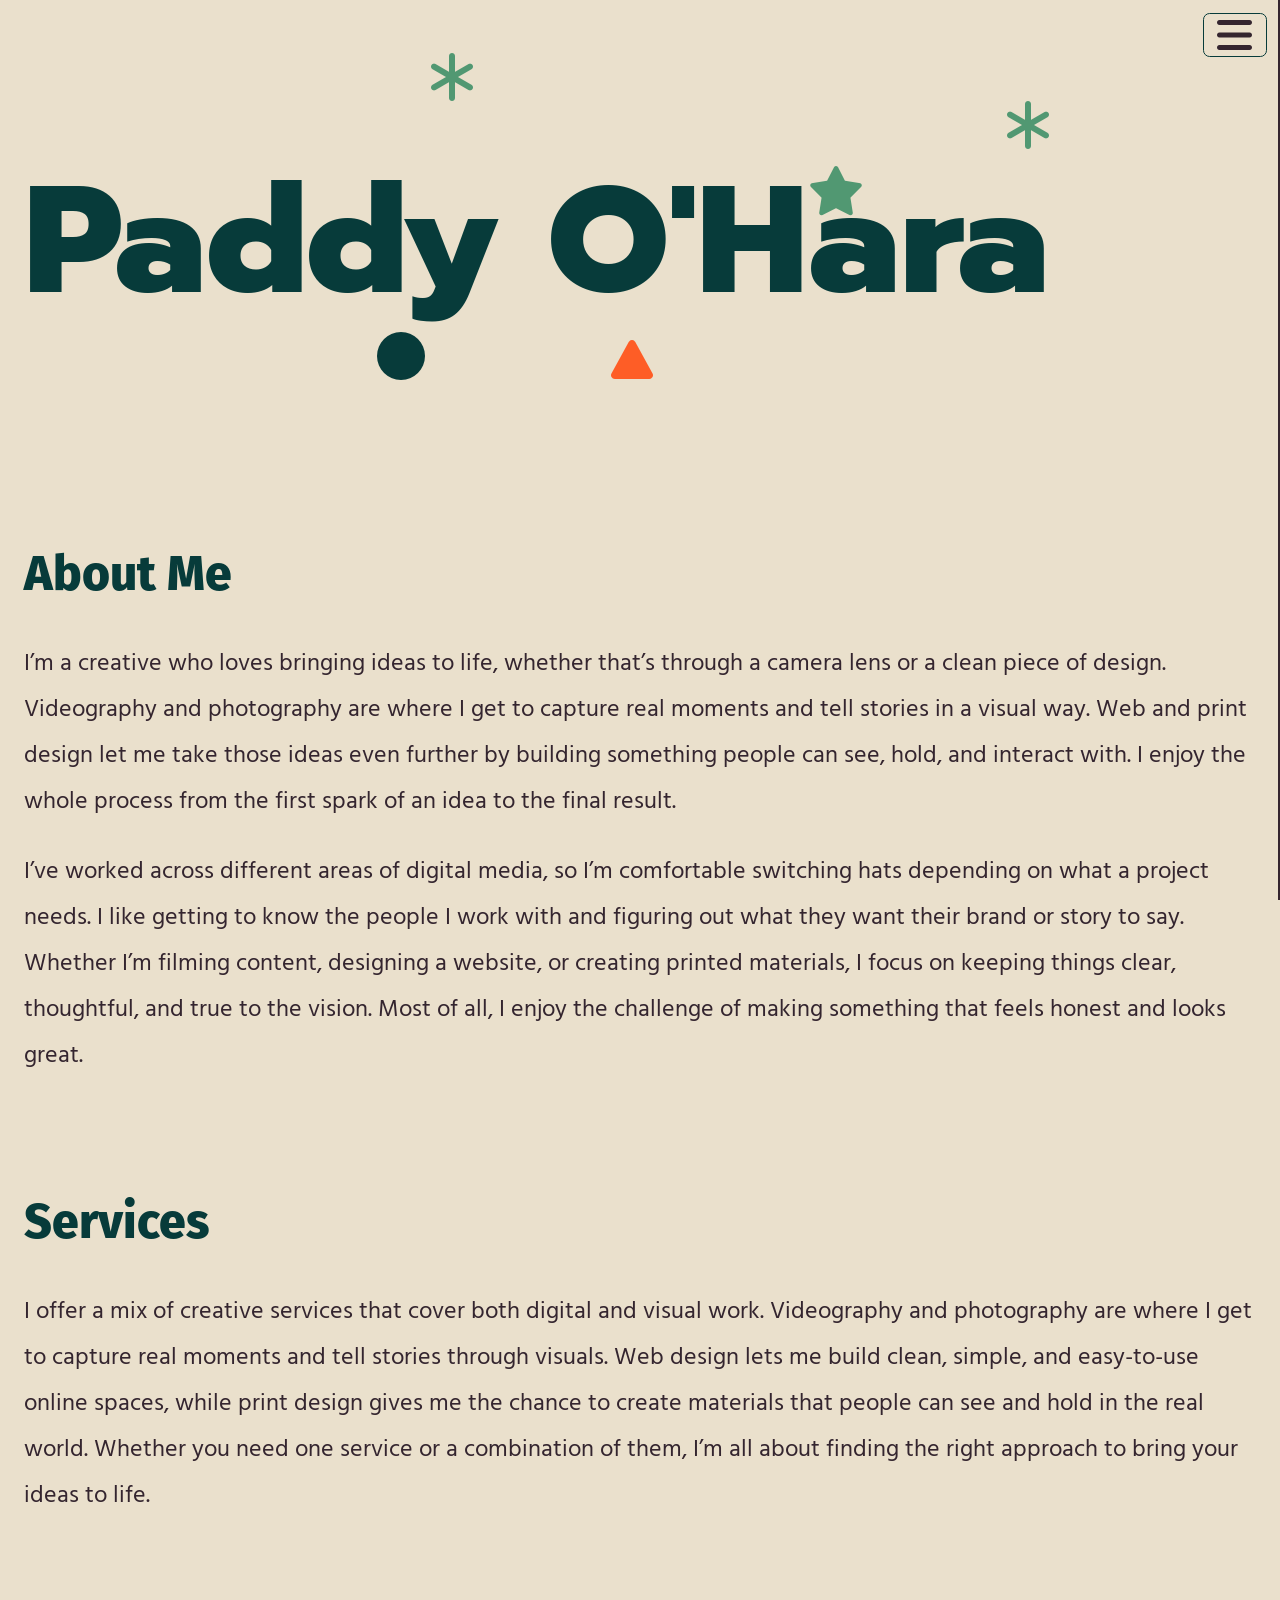
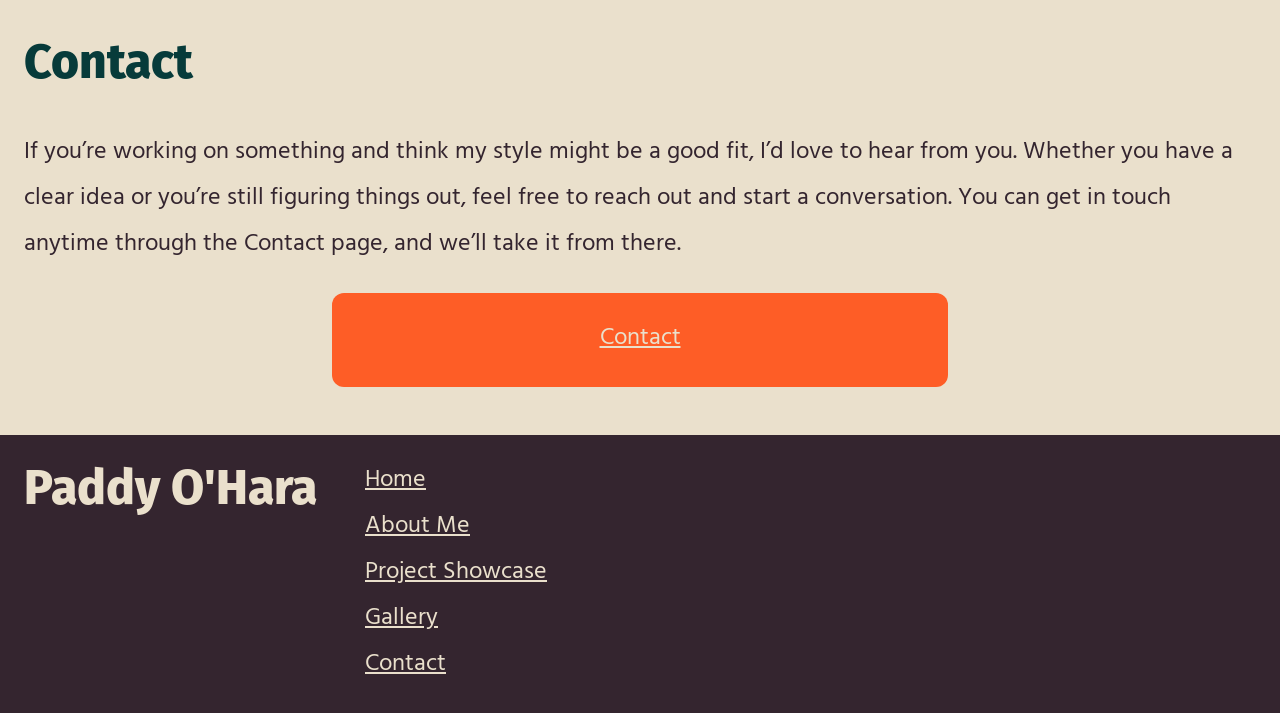
==== commit 818d5fc9: "Favicons and SEO Keywords" ====
--- a/about.html
+++ b/about.html
@@ -3,7 +3,11 @@
 <head>
 <meta charset="UTF-8">
 <meta name="viewport" content="width=device-width, initial-scale=1">
+    <meta name="description" content="Portfolio page for Web and Print Designer, Paddy O'Hara">
+<meta name="author" content="Paddy O'Hara">
+<meta name="keywords" content="Videography, Photography, Web Design, Print, Design, Print, Web, Portfolio, Project Showcase, Gallery">
 <title>Paddy O'Hara - Portfolio - About Me</title>
+<link rel="icon" type="image/x-icon" href="assets/images/favicon/fav-32px.png">
 <link rel="preconnect" href="https://fonts.googleapis.com">
 <link rel="preconnect" href="https://fonts.gstatic.com" crossorigin>
 <link href="https://fonts.googleapis.com/css2?family=Fira+Sans:ital,wght@0,100;0,200;0,300;0,400;0,500;0,600;0,700;0,800;0,900;1,100;1,200;1,300;1,400;1,500;1,600;1,700;1,800;1,900&family=Hind+Guntur:wght@300;400;500;600;700&family=Prompt:ital,wght@0,100;0,200;0,300;0,400;0,500;0,600;0,700;0,800;0,900;1,100;1,200;1,300;1,400;1,500;1,600;1,700;1,800;1,900&display=swap" rel="stylesheet">
--- a/main.css
+++ b/main.css
@@ -230,14 +230,25 @@
 }
 textarea {
     resize: none;
+    border: 1px solid var(--main-accent-color);
+    border-radius: 6px;
 }
 .form-control label {
     width: 30%;
     align-content: center;
 }
-.form-control input {
+.form-control input,textarea {
+    border: 1px solid var(--main-accent-color);
+    border-radius: 6px;
     width: 100%;
-    height: 1.5rem;
+    padding:  1em;
+    
+    &:focus-visible {
+        outline-color: var(--main-accent-color);
+    }
+}
+input:user-invalid,textarea:user-invalid {
+    border-color: var(--alt-accent-color);
 }
 .form-control.full-width {
     grid: auto / auto;
@@ -246,6 +257,21 @@
     font-size: inherit;
     border: none;
     text-decoration: underline;
+}
+.form-control:has([required]) label {
+    display: flex;
+    gap: 1ch;
+    
+    &::after {
+        content: '*';
+        color: var(--alt-accent-color);
+    }
+}
+.form-error-message {
+    color: var(--alt-accent-color);
+}
+.form-error-message:empty {
+    display: none;
 }
 /* main nav menu styles */
 #mainNavMenu {
@@ -263,7 +289,7 @@
     list-style: none;
     padding-inline-start: 1rem;
 }
-#mainNavMenu h1 {
+#mainNavMenu h2 {
     padding-inline-start: 1rem;
 }
 #menu-close-icon {
@@ -283,6 +309,9 @@
     }
     .form-control {
         grid: auto / 1fr 2fr;
+    }
+    .form-error-message {
+        grid-column: 1 / span 2;
     }
     form {
         width: 50%;
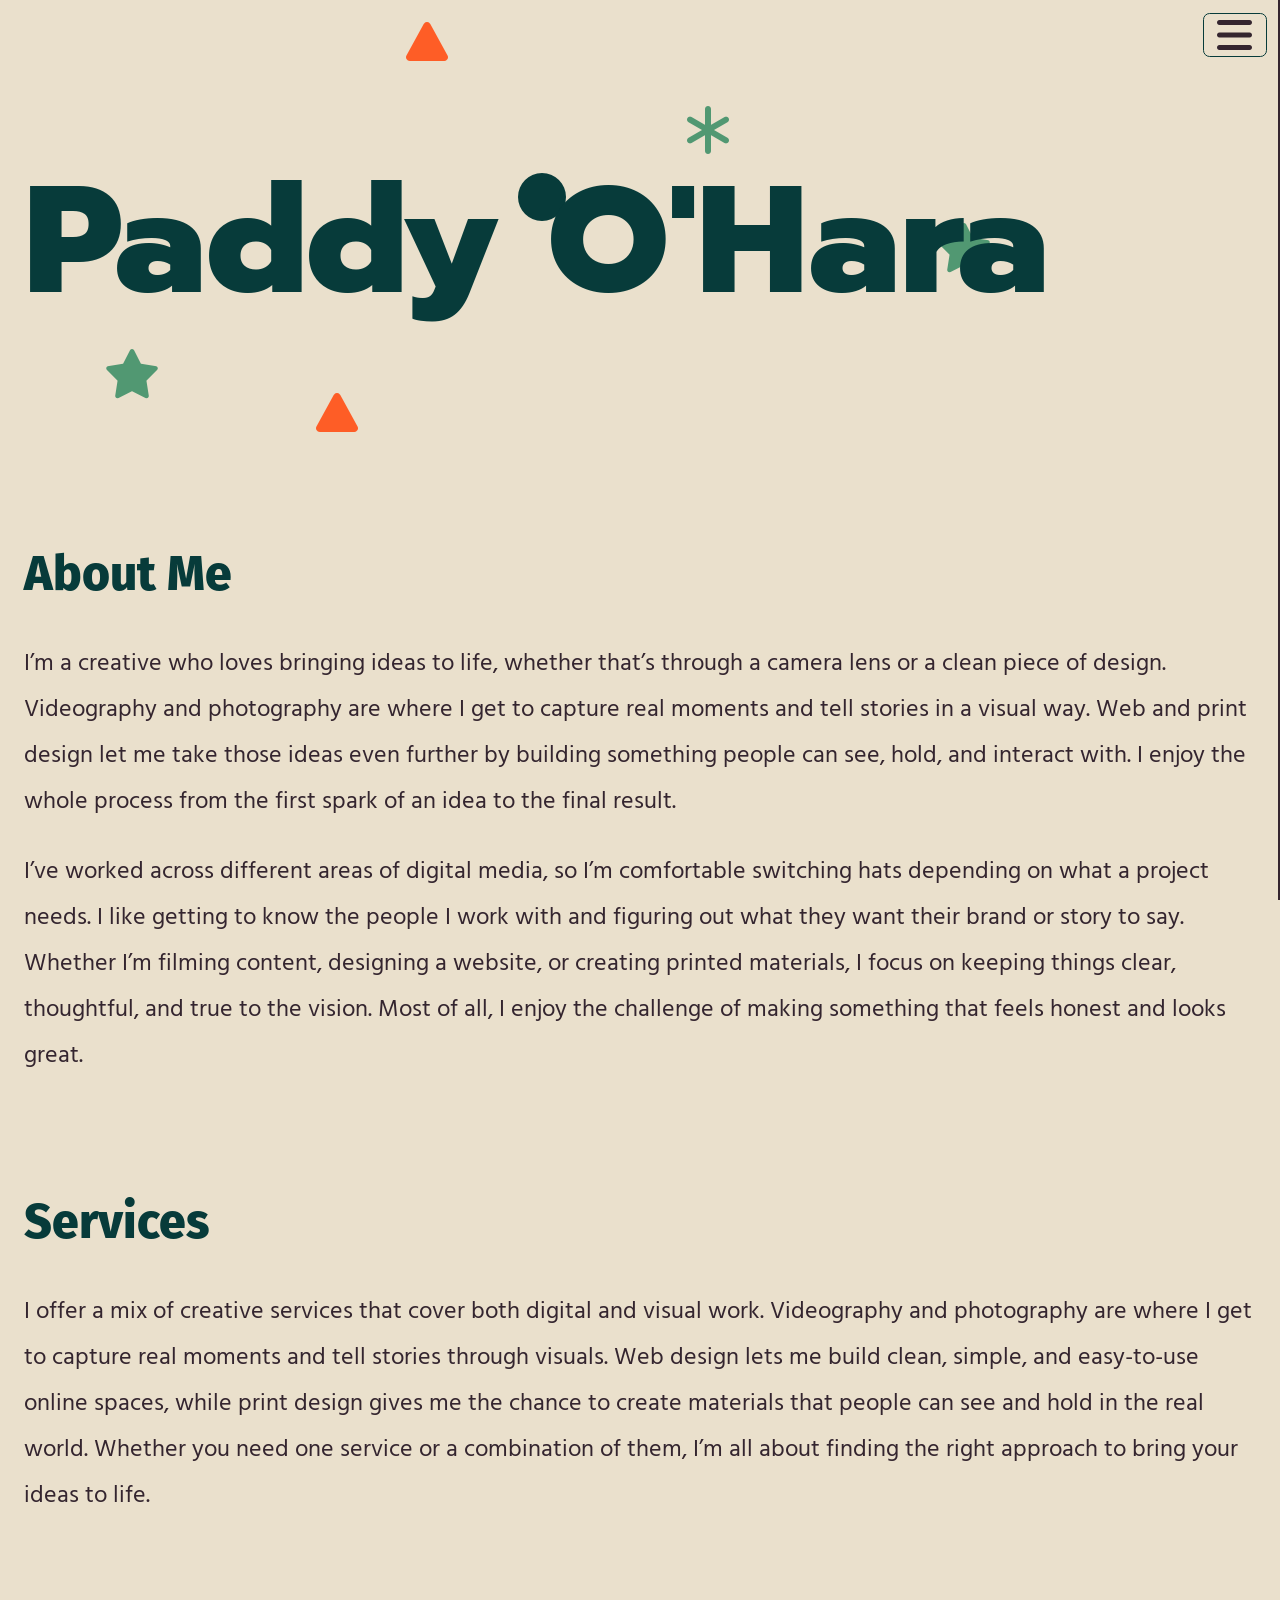
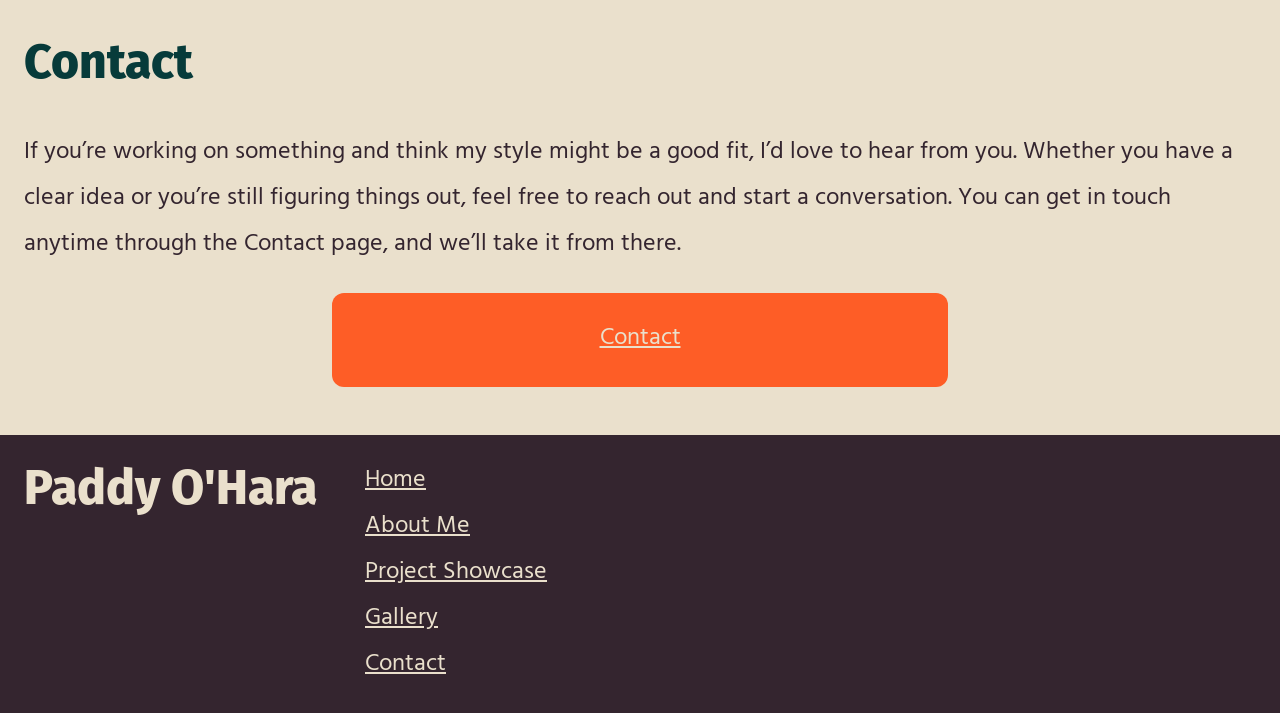
==== commit 84d180c6: "Page titles & code formatting" ====
--- a/about.html
+++ b/about.html
@@ -3,7 +3,7 @@
 <head>
 <meta charset="UTF-8">
 <meta name="viewport" content="width=device-width, initial-scale=1">
-    <meta name="description" content="Portfolio page for Web and Print Designer, Paddy O'Hara">
+<meta name="description" content="Portfolio page for Web and Print Designer, Paddy O'Hara">
 <meta name="author" content="Paddy O'Hara">
 <meta name="keywords" content="Videography, Photography, Web Design, Print, Design, Print, Web, Portfolio, Project Showcase, Gallery">
 <title>Paddy O'Hara - Portfolio - About Me</title>
@@ -15,14 +15,15 @@
 <link href="assets/fontawesome/css/fontawesome.css" rel="stylesheet" type="text/css">
 <link href="assets/fontawesome/css/solid.css" rel="stylesheet" type="text/css">
 <script src="animating-headers.js" defer></script> 
-<script src="show-and-hide-menu.js" defer></script>
-	<script src="random-background-icons.js" defer></script>
+<script src="show-and-hide-menu.js" defer></script> 
+<script src="random-background-icons.js" defer></script>
 </head>
 
 <body>
-<nav id="mainNavMenu"> <button type="button" onClick="closeNav()" id="menu-close-icon" aria-label="Close menu"><i class="fa-solid fa-times fa-3x" ></i></button>
+<nav id="mainNavMenu">
+  <button type="button" onClick="closeNav()" id="menu-close-icon" aria-label="Close menu"><i class="fa-solid fa-times fa-3x" ></i></button>
   <h2>Menu</h2>
-	<ul>
+  <ul>
     <li><a href="index.html">Home</a></li>
     <li><a href="about.html">About Me</a></li>
     <li><a href="showcase.html">Project Showcase</a></li>
@@ -30,53 +31,54 @@
     <li><a href="contact.html">Contact</a></li>
   </ul>
 </nav>
-<header class="background-icons"><button type="button" onclick="openNav()" id="main-menu-icon" aria-label="Open menu"><i class="fa-solid fa-bars fa-3x" ></i></button>
+<header class="background-icons">
+  <button type="button" onclick="openNav()" id="main-menu-icon" aria-label="Open menu"><i class="fa-solid fa-bars fa-3x" ></i></button>
   <h1 class="hero scroll-in-right animated">Paddy O'Hara</h1>
-<!--	<i class="fa-solid fa-arrow-down fa-3x"></i>-->
-<!--	<div class="background-icons"></div>-->
-  </header>
+  <!--	<i class="fa-solid fa-arrow-down fa-3x"></i>--> 
+  <!--	<div class="background-icons"></div>--> 
+</header>
 <main>
   <section>
     <h2 class="scroll-in-right">About Me</h2>
-	  <p>I’m a creative who loves bringing ideas to life, whether that’s through a camera lens or a
-clean piece of design. Videography and photography are where I get to capture real
-moments and tell stories in a visual way. Web and print design let me take those ideas
-even further by building something people can see, hold, and interact with. I enjoy the
-		  whole process from the first spark of an idea to the final result.</p>
-<p>I’ve worked across different areas of digital media, so I’m comfortable switching hats
-depending on what a project needs. I like getting to know the people I work with and
-figuring out what they want their brand or story to say. Whether I’m filming content,
-designing a website, or creating printed materials, I focus on keeping things clear,
-thoughtful, and true to the vision. Most of all, I enjoy the challenge of making something
-that feels honest and looks great.</p>
+    <p>I’m a creative who loves bringing ideas to life, whether that’s through a camera lens or a
+      clean piece of design. Videography and photography are where I get to capture real
+      moments and tell stories in a visual way. Web and print design let me take those ideas
+      even further by building something people can see, hold, and interact with. I enjoy the
+      whole process from the first spark of an idea to the final result.</p>
+    <p>I’ve worked across different areas of digital media, so I’m comfortable switching hats
+      depending on what a project needs. I like getting to know the people I work with and
+      figuring out what they want their brand or story to say. Whether I’m filming content,
+      designing a website, or creating printed materials, I focus on keeping things clear,
+      thoughtful, and true to the vision. Most of all, I enjoy the challenge of making something
+      that feels honest and looks great.</p>
   </section>
   <section>
     <h2 class="scroll-in-right">Services</h2>
-	  <p>I offer a mix of creative services that cover both digital and visual work. Videography and
-photography are where I get to capture real moments and tell stories through visuals. Web
-design lets me build clean, simple, and easy-to-use online spaces, while print design gives
-me the chance to create materials that people can see and hold in the real world. Whether
-you need one service or a combination of them, I’m all about finding the right approach to
-bring your ideas to life.</p>
+    <p>I offer a mix of creative services that cover both digital and visual work. Videography and
+      photography are where I get to capture real moments and tell stories through visuals. Web
+      design lets me build clean, simple, and easy-to-use online spaces, while print design gives
+      me the chance to create materials that people can see and hold in the real world. Whether
+      you need one service or a combination of them, I’m all about finding the right approach to
+      bring your ideas to life.</p>
   </section>
   <section>
     <h2 class="scroll-in-right">Contact</h2>
-	  <p>If you’re working on something and think my style might be a good fit, I’d love to hear from
-you. Whether you have a clear idea or you’re still figuring things out, feel free to reach out
-and start a conversation. You can get in touch anytime through the Contact page, and we’ll
-take it from there.</p><div class="call-to-action"><a href="contact.html" class="call-to-action-button">Contact</a></div>
+    <p>If you’re working on something and think my style might be a good fit, I’d love to hear from
+      you. Whether you have a clear idea or you’re still figuring things out, feel free to reach out
+      and start a conversation. You can get in touch anytime through the Contact page, and we’ll
+      take it from there.</p>
+    <div class="call-to-action"><a href="contact.html" class="call-to-action-button">Contact</a></div>
   </section>
-  
 </main>
 <footer>
   <h2>Paddy O'Hara</h2>
   <nav>
     <ul>
       <li><a href="index.html">Home</a></li>
-    <li><a href="about.html">About Me</a></li>
-    <li><a href="showcase.html">Project Showcase</a></li>
-    <li><a href="gallery.html">Gallery</a></li>
-    <li><a href="contact.html">Contact</a></li>
+      <li><a href="about.html">About Me</a></li>
+      <li><a href="showcase.html">Project Showcase</a></li>
+      <li><a href="gallery.html">Gallery</a></li>
+      <li><a href="contact.html">Contact</a></li>
     </ul>
   </nav>
 </footer>
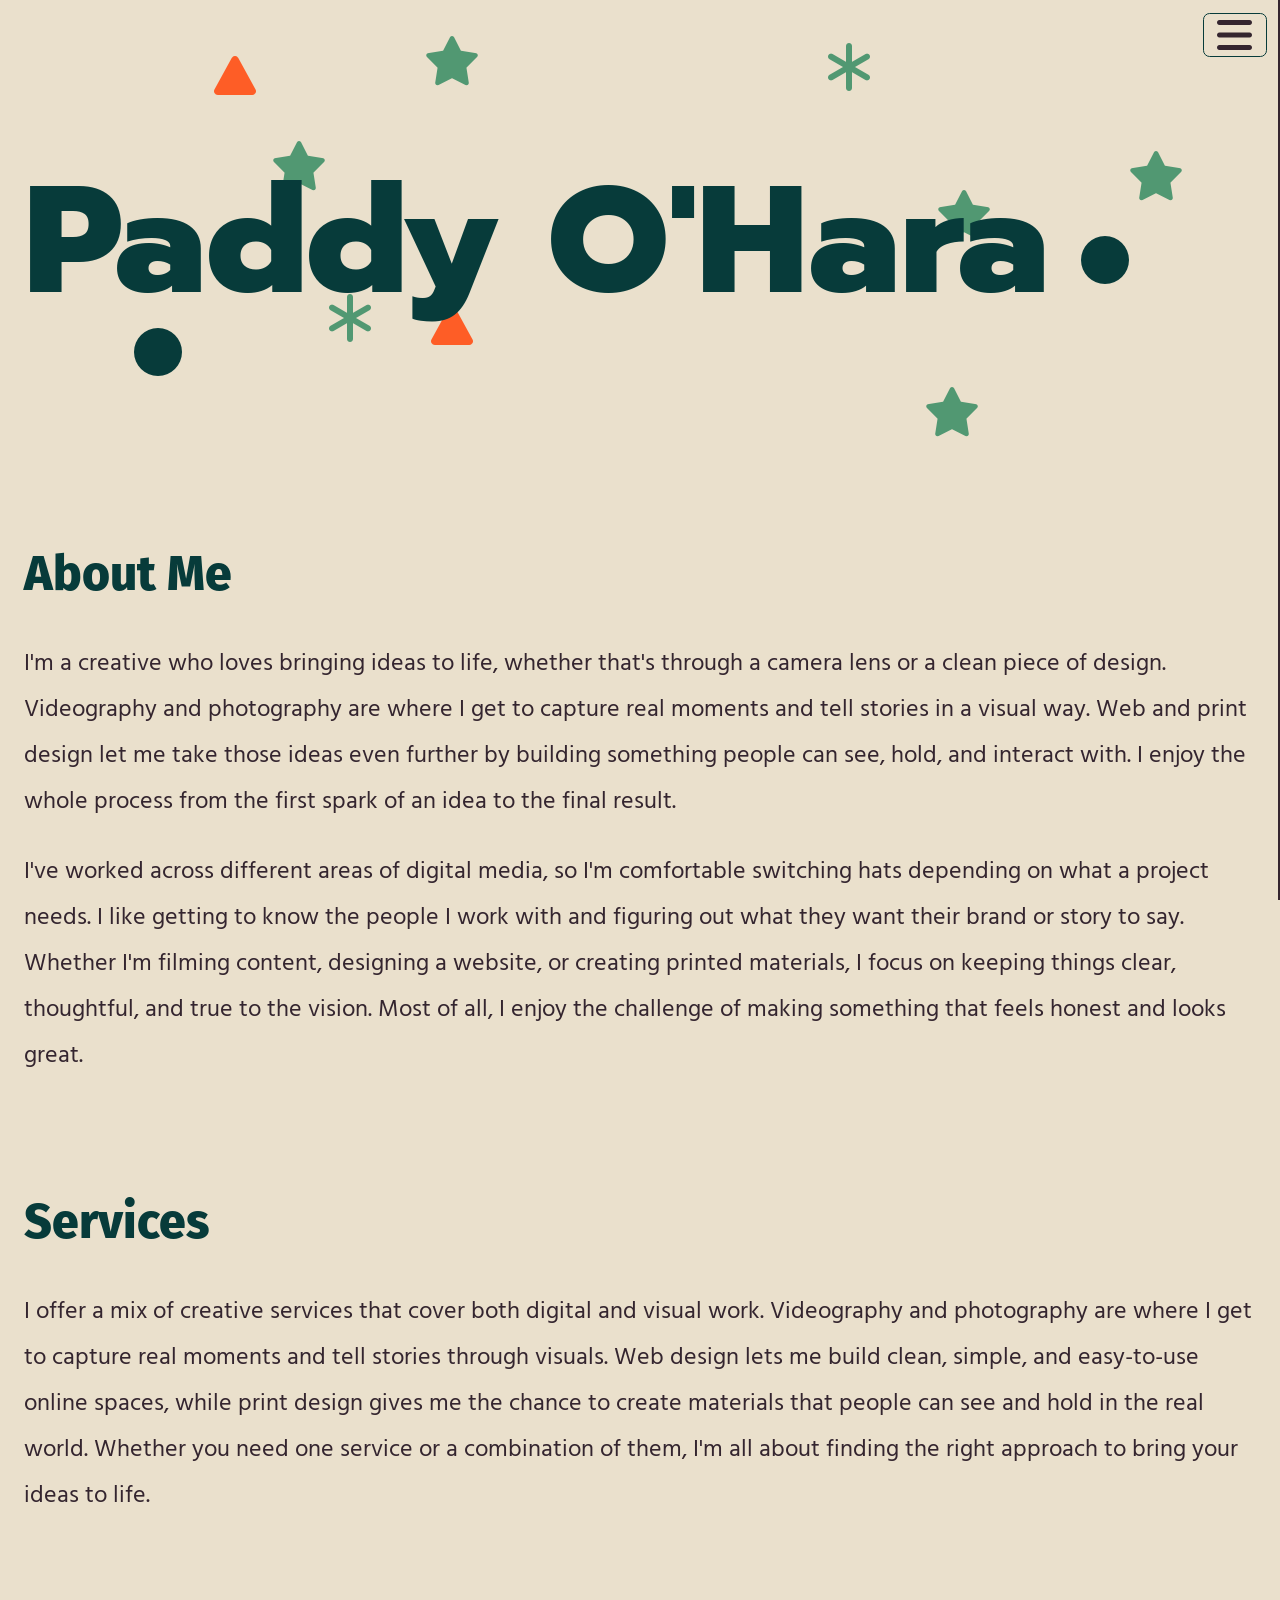
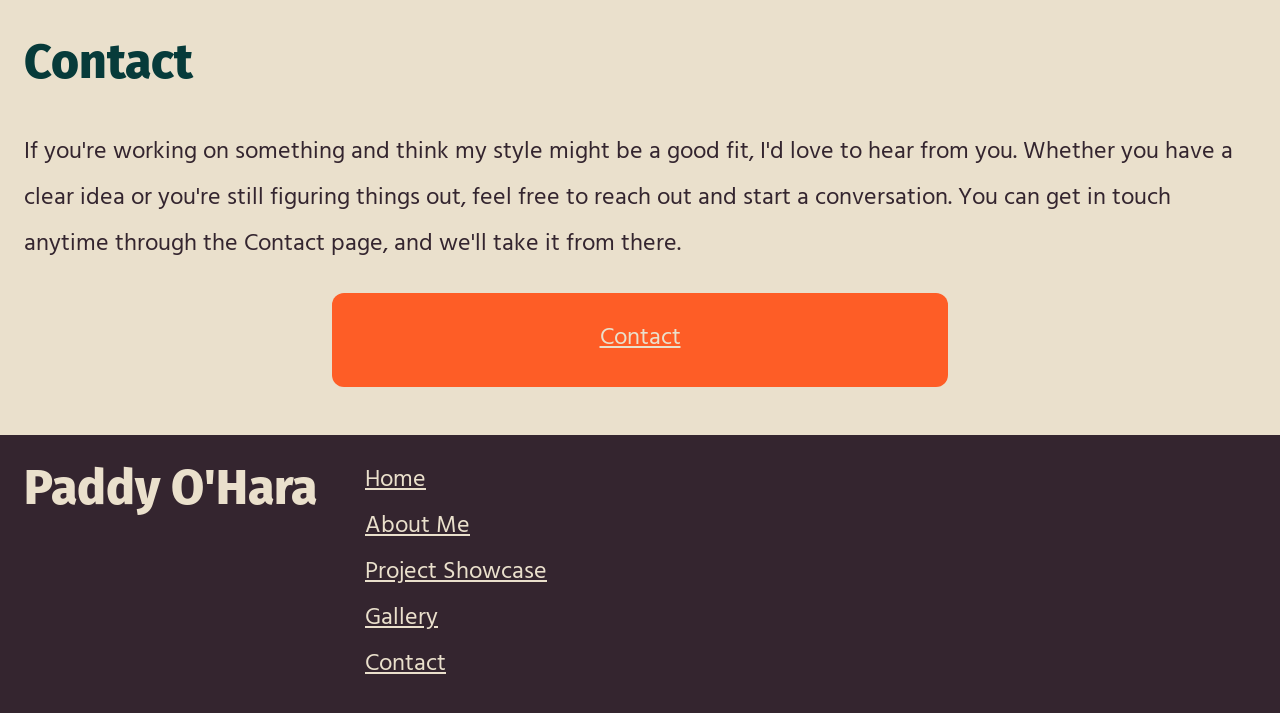
==== commit 82ed1cd3: "Change apostrophes" ====
--- a/about.html
+++ b/about.html
@@ -40,14 +40,14 @@
 <main>
   <section>
     <h2 class="scroll-in-right">About Me</h2>
-    <p>I’m a creative who loves bringing ideas to life, whether that’s through a camera lens or a
+    <p>I'm a creative who loves bringing ideas to life, whether that's through a camera lens or a
       clean piece of design. Videography and photography are where I get to capture real
       moments and tell stories in a visual way. Web and print design let me take those ideas
       even further by building something people can see, hold, and interact with. I enjoy the
       whole process from the first spark of an idea to the final result.</p>
-    <p>I’ve worked across different areas of digital media, so I’m comfortable switching hats
+    <p>I've worked across different areas of digital media, so I'm comfortable switching hats
       depending on what a project needs. I like getting to know the people I work with and
-      figuring out what they want their brand or story to say. Whether I’m filming content,
+      figuring out what they want their brand or story to say. Whether I'm filming content,
       designing a website, or creating printed materials, I focus on keeping things clear,
       thoughtful, and true to the vision. Most of all, I enjoy the challenge of making something
       that feels honest and looks great.</p>
@@ -58,14 +58,14 @@
       photography are where I get to capture real moments and tell stories through visuals. Web
       design lets me build clean, simple, and easy-to-use online spaces, while print design gives
       me the chance to create materials that people can see and hold in the real world. Whether
-      you need one service or a combination of them, I’m all about finding the right approach to
+      you need one service or a combination of them, I'm all about finding the right approach to
       bring your ideas to life.</p>
   </section>
   <section>
     <h2 class="scroll-in-right">Contact</h2>
-    <p>If you’re working on something and think my style might be a good fit, I’d love to hear from
-      you. Whether you have a clear idea or you’re still figuring things out, feel free to reach out
-      and start a conversation. You can get in touch anytime through the Contact page, and we’ll
+    <p>If you're working on something and think my style might be a good fit, I'd love to hear from
+      you. Whether you have a clear idea or you're still figuring things out, feel free to reach out
+      and start a conversation. You can get in touch anytime through the Contact page, and we'll
       take it from there.</p>
     <div class="call-to-action"><a href="contact.html" class="call-to-action-button">Contact</a></div>
   </section>
--- a/main.css
+++ b/main.css
@@ -272,6 +272,9 @@
 }
 .form-error-message:empty {
     display: none;
+}
+.recaptcha {
+    grid-column: 2 / 2;
 }
 /* main nav menu styles */
 #mainNavMenu {
